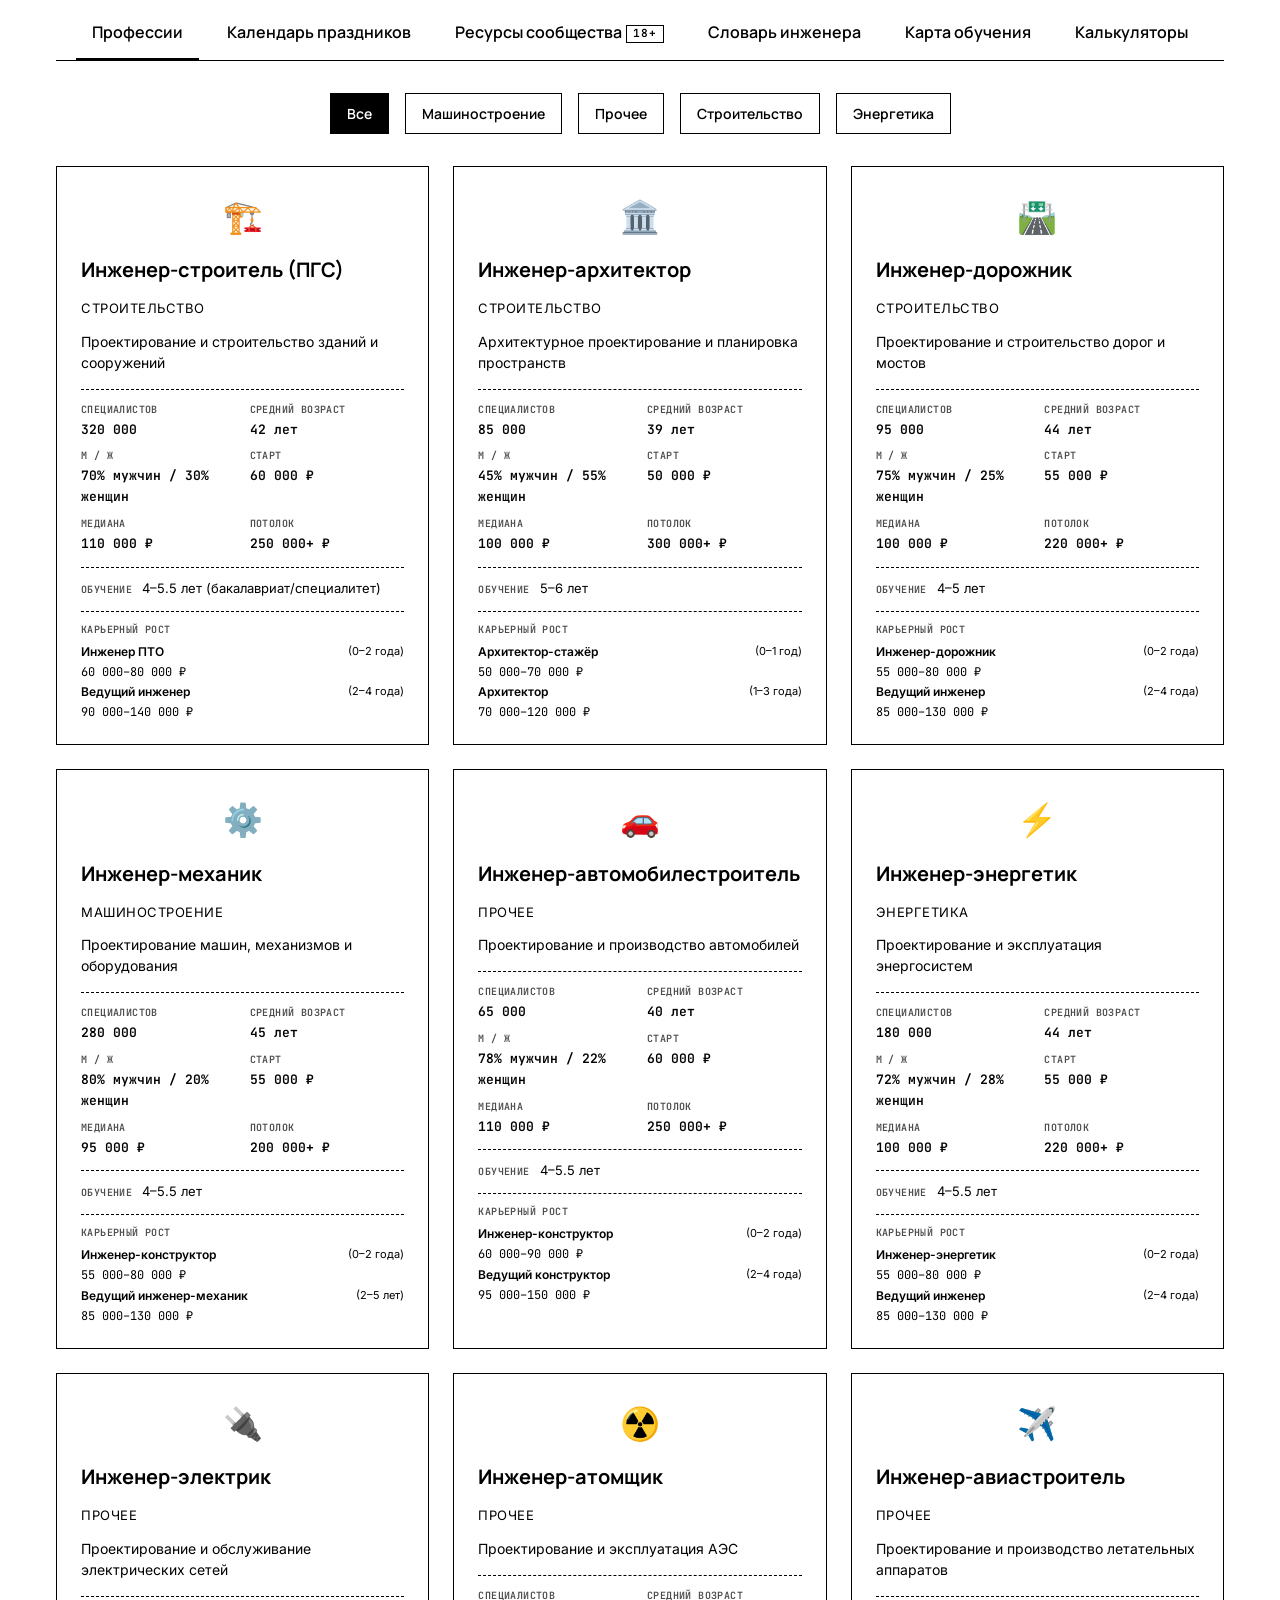
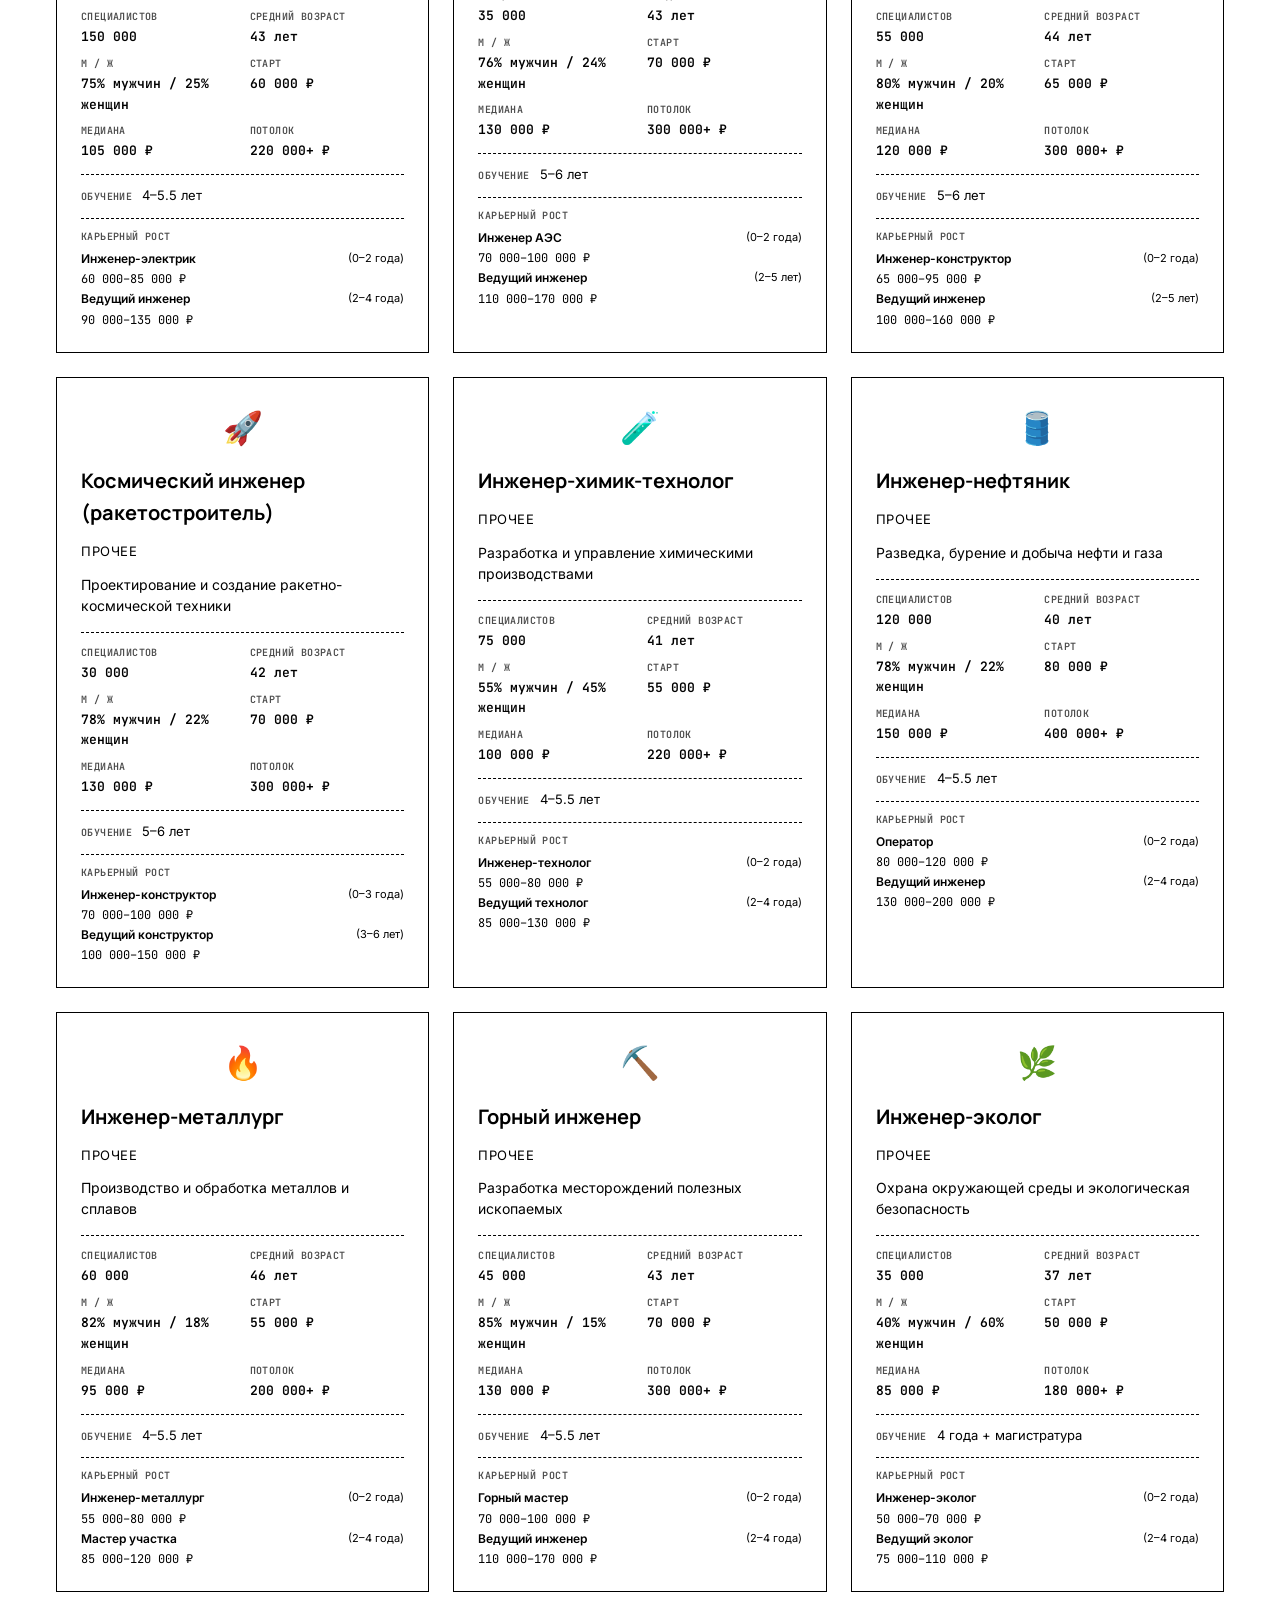
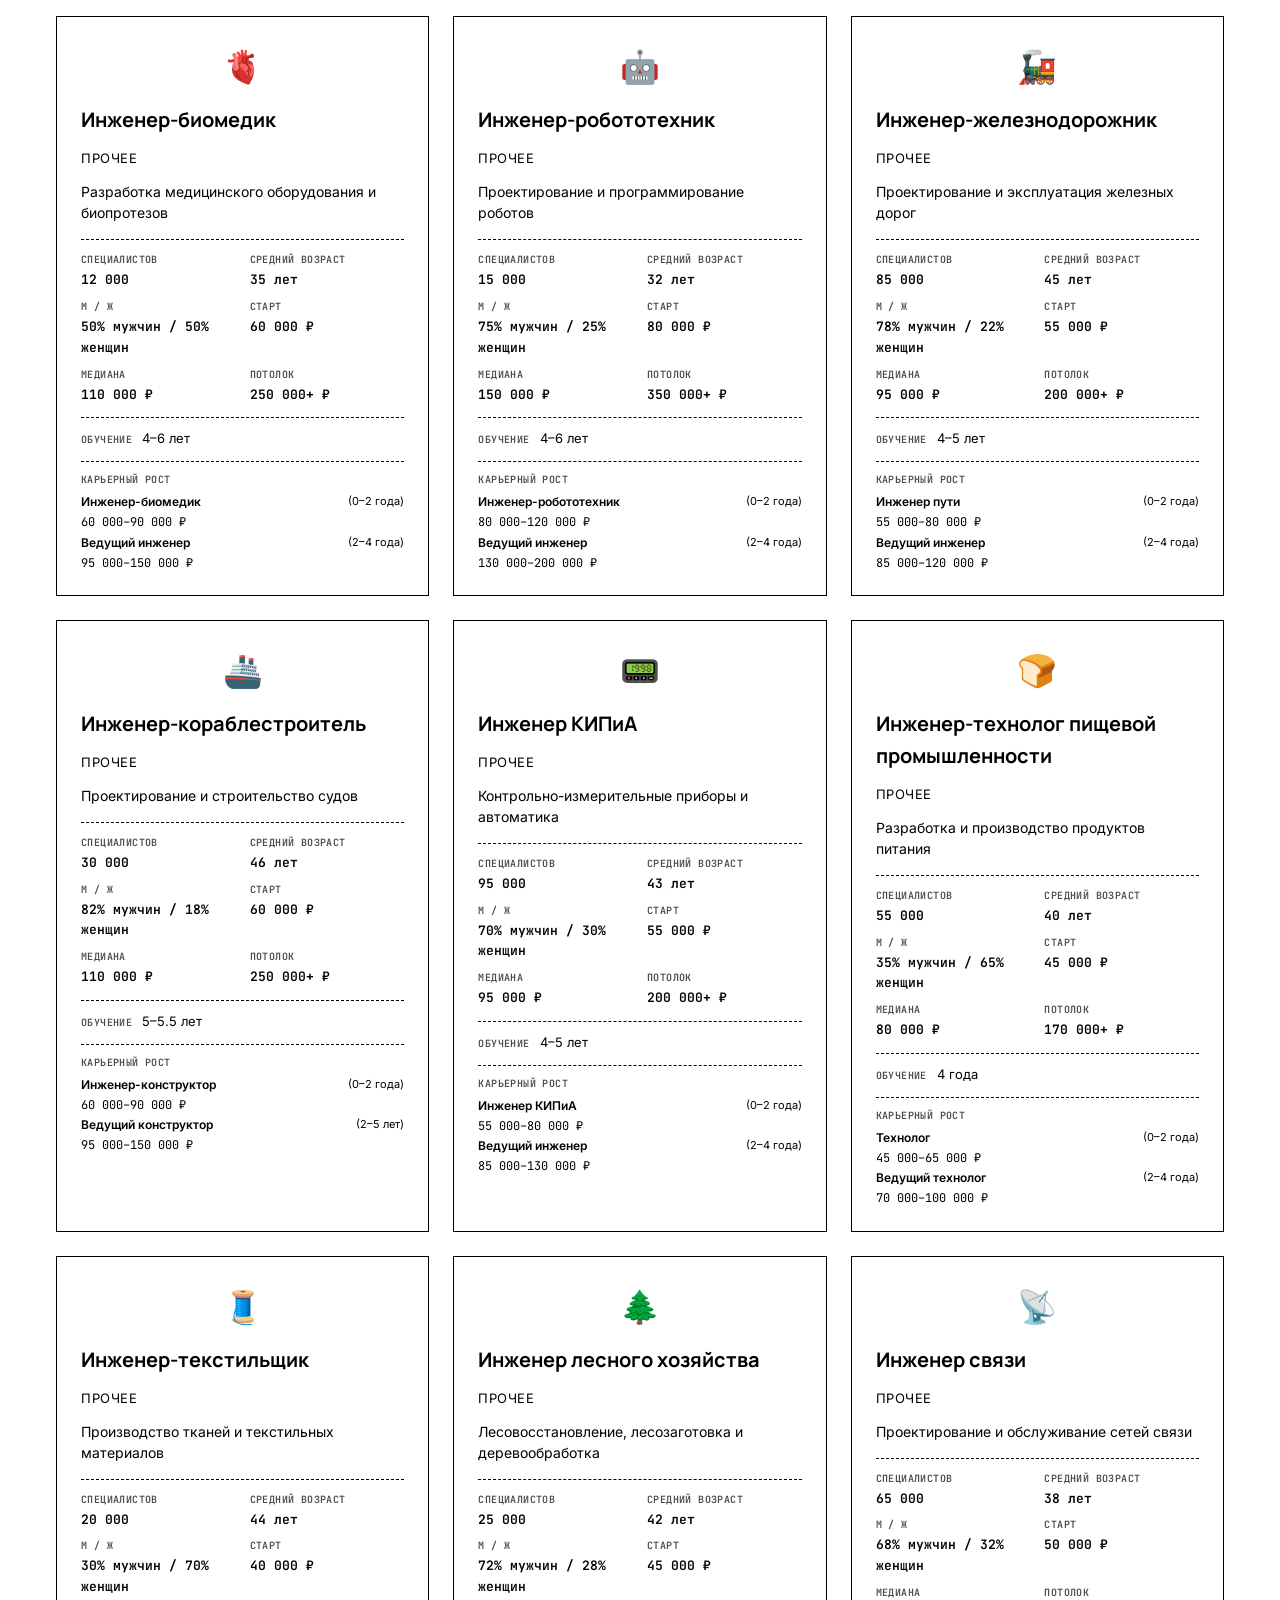
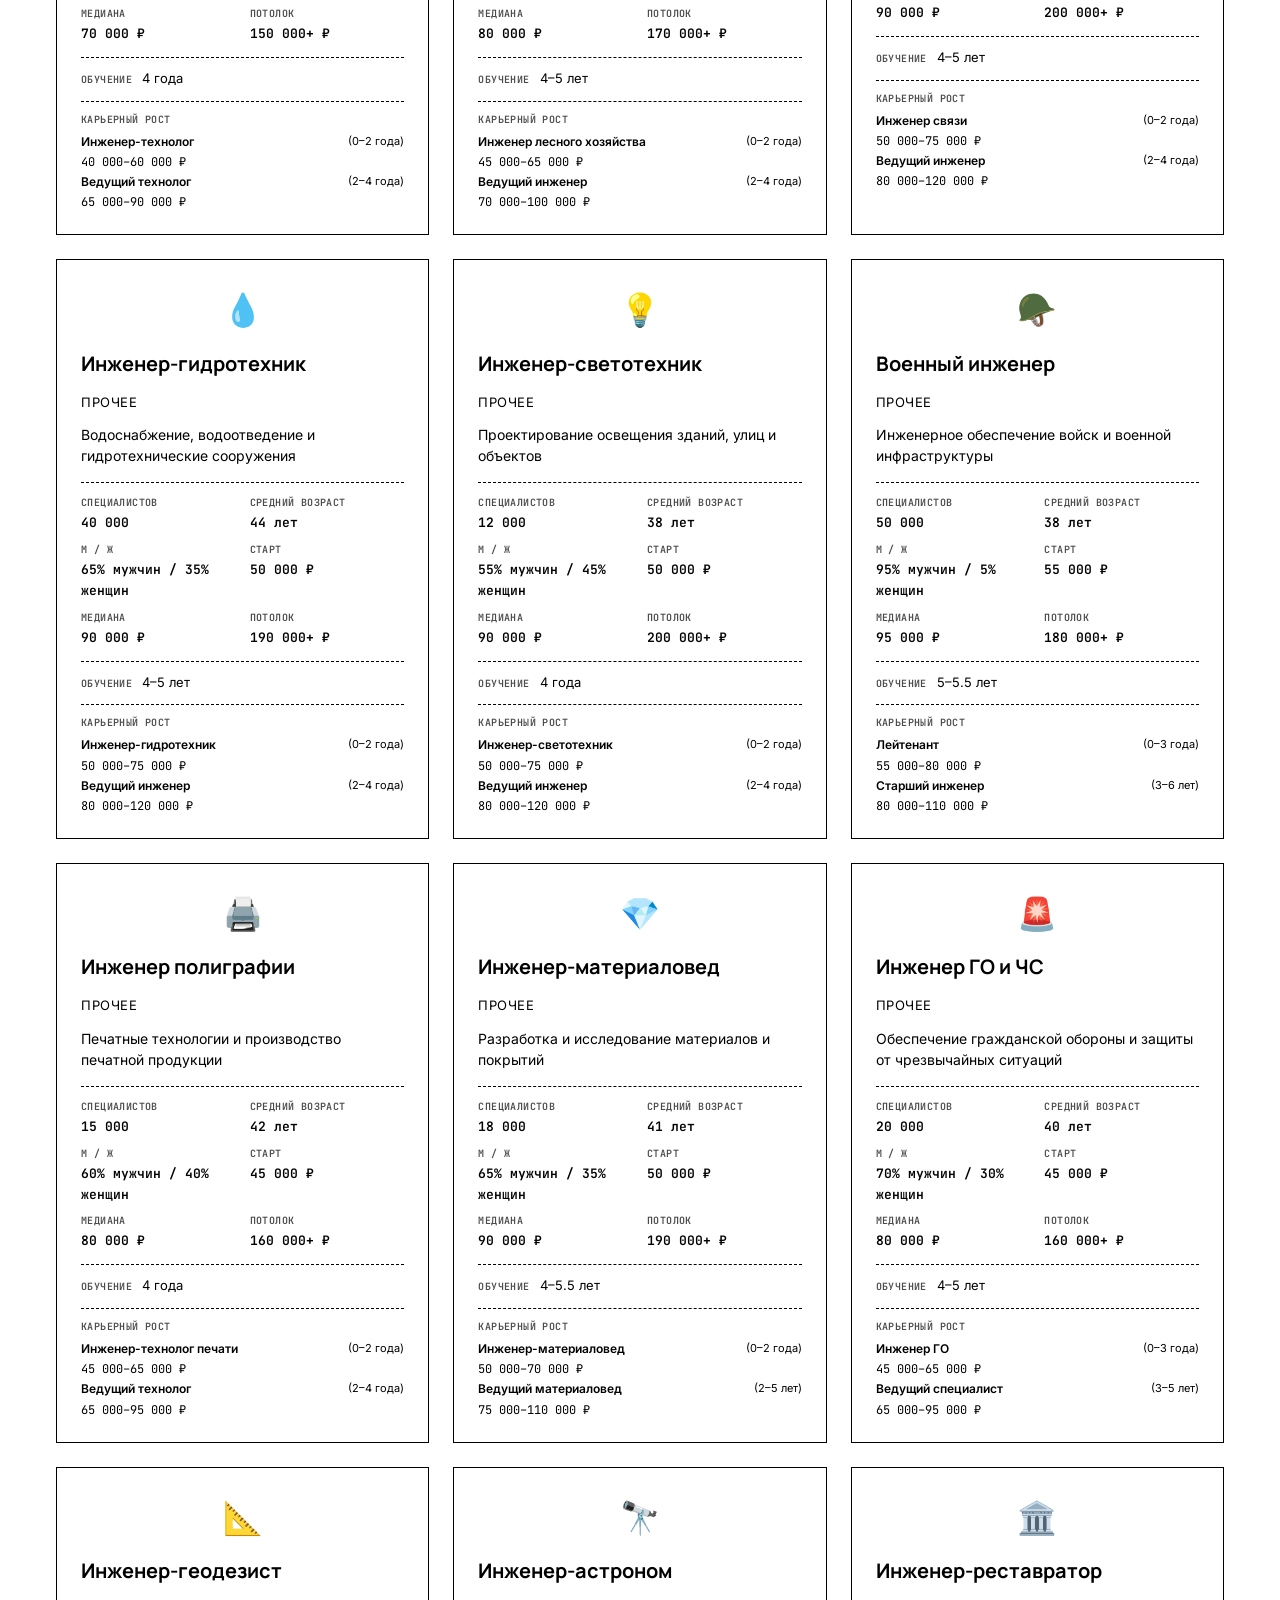
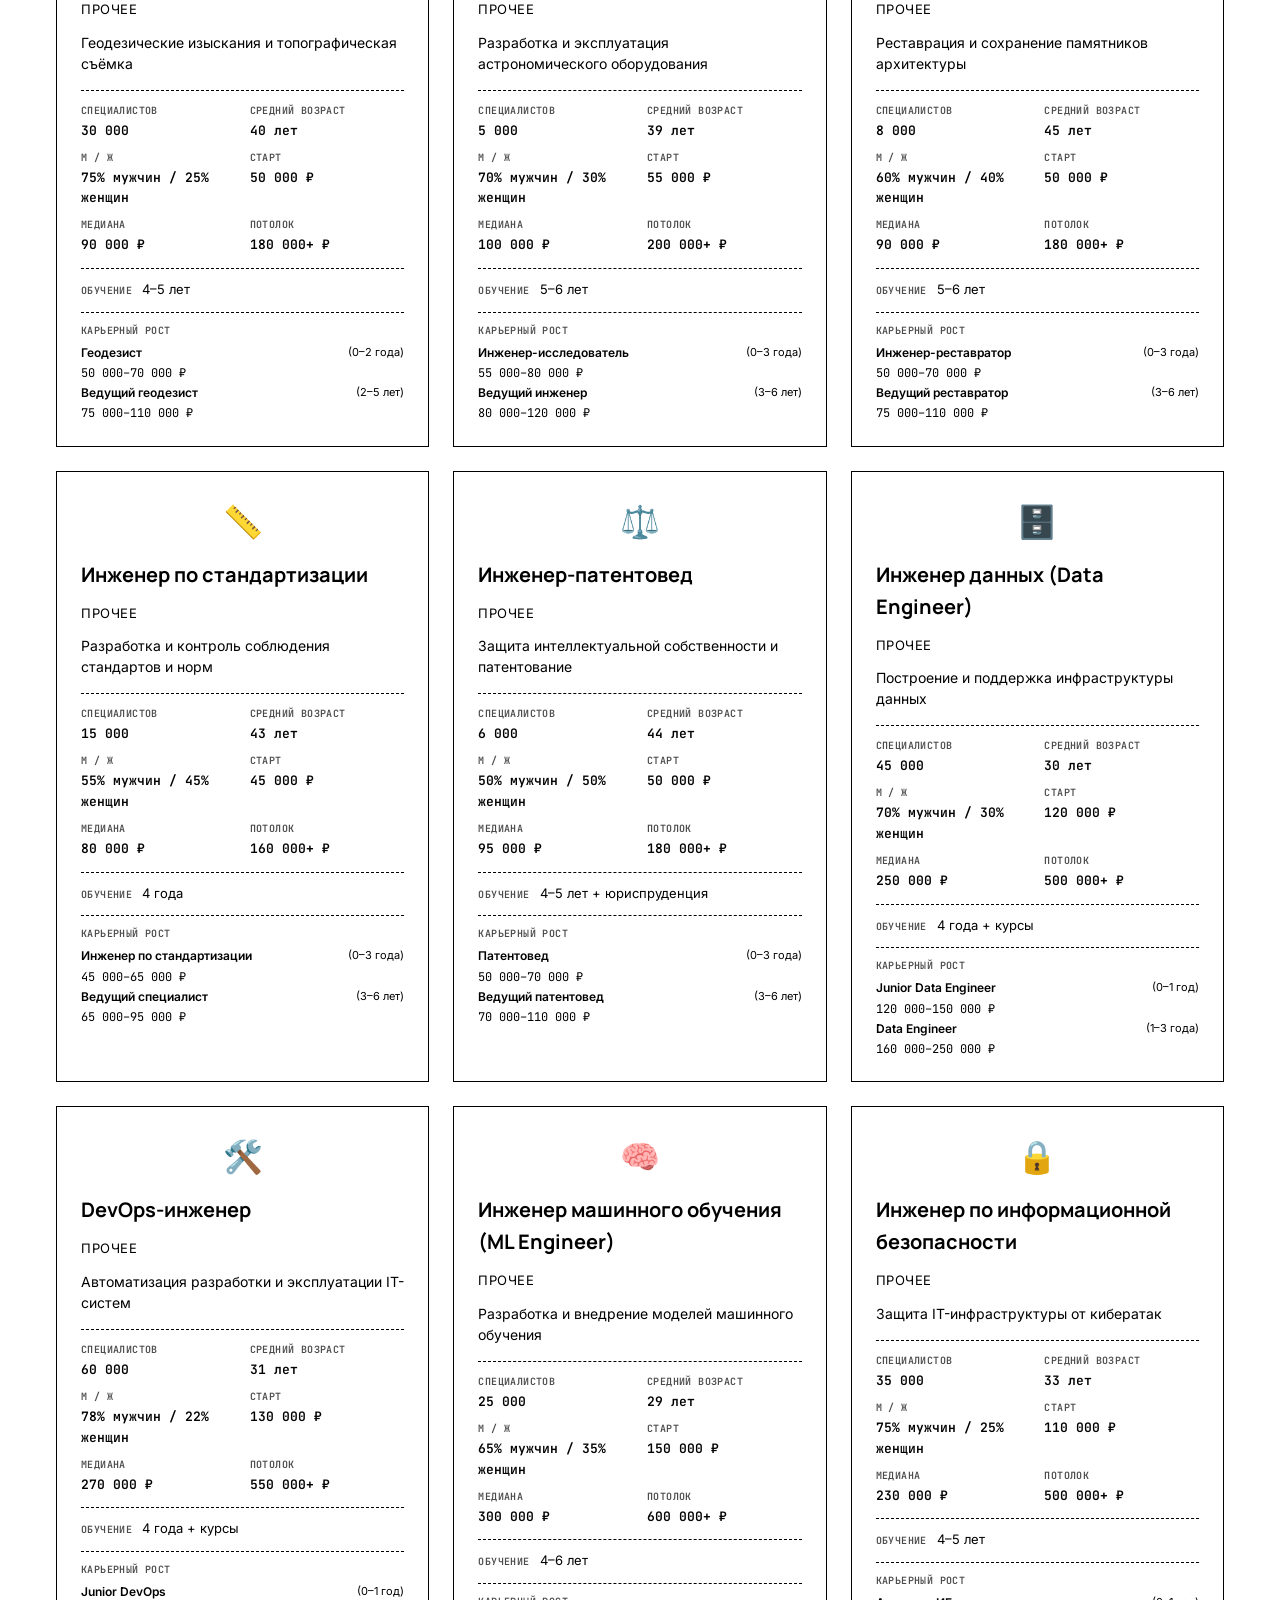
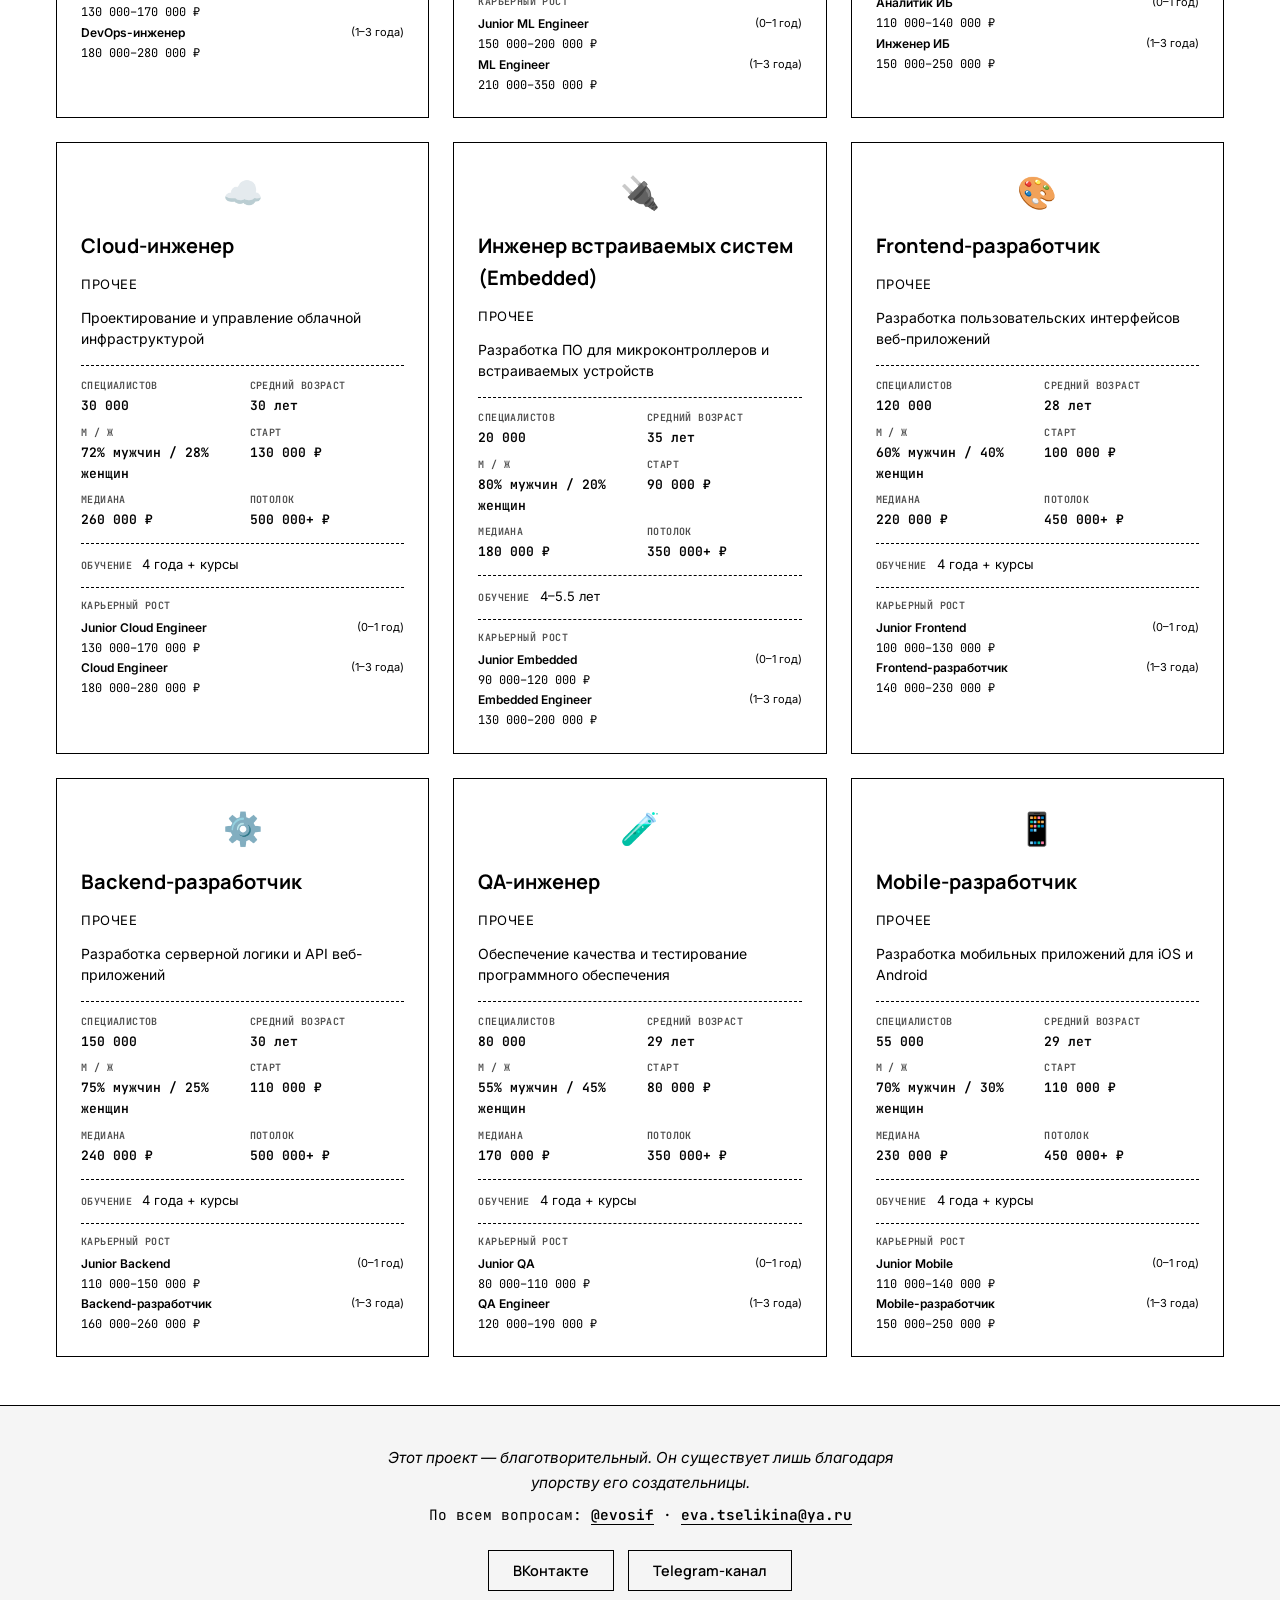
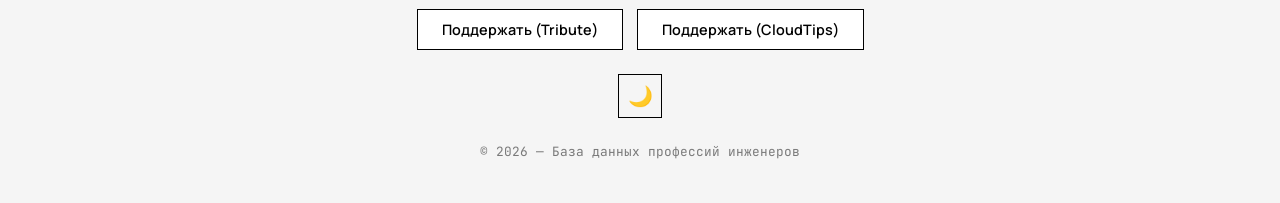
==== index.html @ 5b9c7bde "Let's go" ====
<!DOCTYPE html>
<html lang="ru">
<head>
    <meta charset="UTF-8">
    <meta name="viewport" content="width=device-width, initial-scale=1.0">
    <title>База данных профессий инженеров</title>
    <link rel="stylesheet" href="style.css">
</head>
<body>
    <div class="eng-calendar-root">
        <nav class="eng-tabs">
            <a href="index.html" class="eng-tab active">Профессии</a>
            <a href="calendar.html" class="eng-tab">Календарь праздников</a>
            <a href="resources.html" class="eng-tab">Ресурсы сообщества<span class="age-badge">18+</span></a>
            <a href="dictionary.html" class="eng-tab">Словарь инженера</a>
            <a href="map.html" class="eng-tab">Карта обучения</a>
            <a href="calculator.html" class="eng-tab">Калькуляторы</a>
        </nav>

        <main>
            <div class="eng-filters" id="categories"></div>
            <div class="eng-grid" id="professionsGrid"></div>
        </main>
    </div>

    <!-- Модальное окно -->
    <div class="modal-overlay" id="modalOverlay">
        <div class="modal">
            <button class="modal-close" id="modalClose">&times;</button>
            <div class="modal-content" id="modalContent"></div>
        </div>
    </div>

    <footer>
        <div class="container">
            <div class="footer-mission">
                <p class="footer-mission-text">Этот проект — благотворительный. Он существует лишь благодаря упорству его создательницы.</p>
                <p class="footer-mission-contact">По всем вопросам: <a href="https://t.me/evosif" class="footer-contact-link" target="_blank" rel="noopener noreferrer">@evosif</a> · <a href="mailto:eva.tselikina@ya.ru" class="footer-contact-link">eva.tselikina@ya.ru</a></p>
            </div>
            <div class="footer-links">
                <a href="https://vk.ru/engigirling" class="footer-btn" target="_blank" rel="noopener noreferrer">ВКонтакте</a>
                <a href="https://t.me/enjigirling" class="footer-btn" target="_blank" rel="noopener noreferrer">Telegram-канал</a>
            </div>
            <div class="footer-donations">
                <a href="https://web.tribute.tg/d/Mue" class="footer-btn footer-btn--donate" target="_blank" rel="noopener noreferrer">Поддержать (Tribute)</a>
                <a href="https://pay.cloudtips.ru/p/72472d16" class="footer-btn footer-btn--donate" target="_blank" rel="noopener noreferrer">Поддержать (CloudTips)</a>
            </div>
            <div class="footer-theme">
                <button class="theme-toggle" id="themeToggle" aria-label="Переключить тему">🌙</button>
            </div>
            <p class="footer-copy">© 2026 — База данных профессий инженеров</p>
        </div>
    </footer>

    <script src="data.js"></script>
    <script src="holiday-map.js"></script>
    <script src="script.js"></script>
    <script src="theme.js"></script>
</body>
</html>
---- style.css ----
@import url('https://fonts.googleapis.com/css2?family=Manrope:wght@400;600;700;800&family=Inter:wght@400;500;600&family=JetBrains+Mono:wght@400;600&display=swap');

/* ============================
   ENGINEER.CALENDAR — FULL CSS
   Чёрно-белая инженерная тема
   ============================ */

:root {
  --bg: #FFFFFF;
  --bg-block: #F5F5F5;
  --text-primary: #000000;
  --text-body: #000000;
  --text-secondary: #000000;
  --border: #000000;
  --btn-bg: #000000;
  --btn-text: #FFFFFF;
  --font-heading: 'Manrope', 'Segoe UI', sans-serif;
  --font-body: 'Inter', -apple-system, BlinkMacSystemFont, 'Segoe UI', Roboto, Arial, sans-serif;
  --font-mono: 'JetBrains Mono', 'Consolas', monospace;
  --radius: 0px;
  --gap: 24px;
  --container: 1200px;
  --step: 8px;
}

.theme-dark {
  --bg: #121212;
  --bg-block: #1E1E1E;
  --text-primary: #FFFFFF;
  --text-body: #E0E0E0;
  --text-secondary: #FFFFFF;
  --border: #FFFFFF;
  --btn-bg: #FFFFFF;
  --btn-text: #000000;
}

.theme-toggle {
  position: static;
  width: 44px;
  height: 44px;
  background: none;
  border: 1px solid var(--border);
  color: var(--text-primary);
  font-size: 20px;
  cursor: pointer;
  border-radius: var(--radius);
  line-height: 1;
  z-index: 10;
}

.footer-theme {
  display: flex;
  justify-content: center;
  margin: 0 0 24px;
}

* {
  margin: 0;
  padding: 0;
  box-sizing: border-box;
}

body {
  font-family: var(--font-body);
  color: var(--text-body);
  background: var(--bg);
  line-height: 1.6;
  -webkit-font-smoothing: antialiased;
  transition: background 0.2s ease, color 0.2s ease;
}

.eng-calendar-root {
  max-width: var(--container);
  margin: 0 auto;
  padding: 0 16px;
  position: relative;
}

.eng-tabs {
  display: flex;
  justify-content: center;
  gap: 12px;
  margin-bottom: 32px;
  flex-wrap: wrap;
  border-bottom: 1px solid var(--border);
  padding-top: 8px;
}

.eng-tab {
  background: none;
  border: none;
  padding: 12px 16px;
  color: var(--text-secondary);
  font-family: var(--font-heading);
  font-size: 16px;
  font-weight: 600;
  cursor: pointer;
  border-bottom: 2px solid transparent;
  text-decoration: none;
  transition: color 0.2s ease, border-color 0.2s ease;
}

.eng-tab:hover {
  color: var(--text-primary);
}

.eng-tab.active {
  color: var(--text-primary);
  border-bottom-color: var(--text-primary);
}

.age-badge {
  display: inline-block;
  padding: 0 6px;
  border: 1px solid currentColor;
  color: inherit;
  font-family: var(--font-mono);
  font-size: 0.7rem;
  font-weight: 600;
  letter-spacing: 1px;
  line-height: 1.4;
  margin-left: 4px;
  vertical-align: middle;
}

.eng-filters {
  display: flex;
  justify-content: center;
  align-items: center;
  gap: 16px;
  margin-bottom: 32px;
  flex-wrap: wrap;
}

.eng-filters select,
.eng-filters input[type="text"] {
  padding: 10px 12px;
  border: 1px solid var(--border);
  background: var(--bg);
  font-family: var(--font-body);
  font-size: 14px;
  color: var(--text-primary);
  border-radius: var(--radius);
  outline: none;
  transition: border-color 0.2s ease;
}

.eng-filters select:focus,
.eng-filters input[type="text"]:focus {
  border-color: var(--text-primary);
}

.eng-filter-btn {
  padding: 10px 16px;
  border: 1px solid var(--border);
  background: var(--bg);
  color: var(--text-primary);
  font-family: var(--font-heading);
  font-size: 14px;
  font-weight: 600;
  cursor: pointer;
  border-radius: var(--radius);
  transition: border-color 0.2s ease, background 0.2s ease;
}

.eng-filter-btn:hover {
  border-color: var(--text-primary);
}

.eng-filter-btn.active {
  background: var(--btn-bg);
  color: var(--btn-text);
  border-color: var(--btn-bg);
}

.eng-months-wrap {
  display: flex;
  justify-content: center;
  flex-wrap: wrap;
  gap: 8px;
  padding-bottom: 8px;
}

.eng-month-btn {
  flex-shrink: 0;
  padding: 10px 16px;
  border: 1px solid var(--border);
  background: var(--bg);
  color: var(--text-primary);
  font-family: var(--font-heading);
  font-size: 14px;
  font-weight: 500;
  cursor: pointer;
  border-radius: var(--radius);
  transition: border-color 0.2s ease, background 0.2s ease;
}

.eng-month-btn:hover {
  border-color: var(--text-primary);
}

.eng-month-btn.active {
  background: var(--btn-bg);
  color: var(--btn-text);
  border-color: var(--btn-bg);
}

.eng-grid {
  display: grid;
  grid-template-columns: repeat(auto-fill, minmax(300px, 1fr));
  gap: var(--gap);
}

#professionsGrid {
  grid-template-columns: repeat(auto-fit, minmax(min(300px, 100%), 1fr));
  align-items: stretch;
}

.eng-card {
  background: var(--bg);
  border: 1px solid var(--border);
  border-radius: var(--radius);
  padding: 24px;
  display: flex;
  flex-direction: column;
  gap: 12px;
  transition: transform 0.2s ease, border-color 0.2s ease;
}

#professionsGrid .eng-card {
  min-width: 0;
}

.eng-card:hover {
  transform: scale(1.02);
  border-color: var(--text-primary);
}

.eng-card--link {
  text-decoration: none;
  color: inherit;
}

.eng-card--clickable {
  cursor: pointer;
}

.eng-date {
  font-family: var(--font-mono);
  font-size: 16px;
  font-weight: 700;
  color: var(--btn-text);
  background: var(--btn-bg);
  padding: 8px;
  text-align: center;
  border-radius: var(--radius);
  letter-spacing: 1px;
}

.eng-icon {
  font-size: 2rem;
  text-align: center;
}

.eng-title {
  font-family: var(--font-heading);
  font-size: 20px;
  font-weight: 700;
  color: var(--text-primary);
  margin: 0;
  overflow-wrap: break-word;
  word-break: normal;
  hyphens: auto;
}

.eng-prof {
  font-family: var(--font-body);
  font-size: 13px;
  color: var(--text-secondary);
  text-transform: uppercase;
  letter-spacing: 0.5px;
  margin: 0;
}

.eng-salary {
  font-family: var(--font-mono);
  font-size: 15px;
  font-weight: 600;
  color: var(--text-primary);
  margin: 0;
}

.eng-desc {
  font-family: var(--font-body);
  font-size: 14px;
  line-height: 1.5;
  color: var(--text-body);
  margin: 0;
  overflow-wrap: break-word;
  word-break: normal;
}

.eng-resource-link {
  margin-top: auto;
  font-family: var(--font-heading);
  font-size: 14px;
  font-weight: 600;
  color: var(--text-primary);
  border-bottom: 1px solid var(--text-primary);
}

.eng-divider {
  border: none;
  border-top: 1px solid var(--border);
  margin: 48px 0;
}

.eng-btn {
  display: inline-block;
  background: var(--btn-bg);
  color: var(--btn-text);
  padding: 14px 24px;
  border: none;
  border-radius: var(--radius);
  font-family: var(--font-heading);
  font-size: 16px;
  font-weight: 600;
  cursor: pointer;
  text-decoration: none;
  transition: background 0.2s ease;
}

.eng-btn:hover {
  background: var(--btn-bg);
}

.eng-empty {
  text-align: center;
  padding: 64px 16px;
  color: var(--text-secondary);
  font-size: 16px;
  border: 1px dashed var(--border);
}

.eng-pagination {
  display: flex;
  justify-content: space-between;
  align-items: center;
  margin-top: 48px;
  padding-top: 24px;
  border-top: 1px solid var(--border);
}

.eng-pagination button {
  padding: 10px 20px;
  border: 1px solid var(--border);
  background: var(--bg);
  color: var(--text-primary);
  font-family: var(--font-heading);
  font-size: 14px;
  font-weight: 600;
  cursor: pointer;
  border-radius: var(--radius);
  transition: border-color 0.2s ease, background 0.2s ease;
}

.eng-pagination button:hover {
  border-color: var(--text-primary);
  background: var(--bg-block);
}

.eng-pagination button:disabled {
  opacity: 0.3;
  cursor: default;
}

.eng-pagination span {
  font-family: var(--font-mono);
  font-size: 14px;
  color: var(--text-secondary);
}

/* ==== Модальное окно ==== */
.modal-overlay {
  display: none;
  position: fixed;
  top: 0; left: 0; right: 0; bottom: 0;
  background: rgba(0,0,0,0.6);
  z-index: 1000;
  overflow-y: auto;
  padding: 30px 16px;
}

.modal-overlay.active { display: block; }

.modal {
  background: var(--bg);
  max-width: 760px;
  margin: 0 auto;
  padding: 32px;
  position: relative;
  border: 1px solid var(--border);
  border-radius: var(--radius);
}

.modal-close {
  position: absolute;
  top: 12px;
  right: 16px;
  background: none;
  border: none;
  font-size: 1.8rem;
  cursor: pointer;
  color: var(--text-secondary);
  line-height: 1;
}
.modal-close:hover { color: var(--text-primary); }

.modal-header {
  display: flex;
  align-items: center;
  gap: 12px;
  margin-bottom: 24px;
  padding-bottom: 16px;
  border-bottom: 2px solid var(--text-primary);
}

.modal-header .icon { font-size: 2.5rem; }
.modal-header h2 {
  font-family: var(--font-heading);
  font-size: 1.6rem;
  color: var(--text-primary);
}

.modal-section { margin-bottom: 24px; }

.modal-section h3 {
  font-family: var(--font-heading);
  font-size: 1.1rem;
  margin-bottom: 10px;
  color: var(--text-primary);
  display: flex;
  align-items: center;
  gap: 8px;
}

.modal-section h3::before {
  content: '';
  display: inline-block;
  width: 4px;
  height: 18px;
  background: var(--text-primary);
}

.info-grid {
  display: grid;
  grid-template-columns: repeat(auto-fit, minmax(160px, 1fr));
  gap: 12px;
}

.info-item {
  background: var(--bg-block);
  padding: 12px;
  border: 1px solid var(--border);
  border-radius: var(--radius);
}

.info-item .label { font-size: 0.8rem; color: var(--text-secondary); display: block; margin-bottom: 4px; }
.info-item .value { font-family: var(--font-mono); font-size: 0.95rem; font-weight: 600; color: var(--text-primary); }

.career-list { list-style: none; border: 1px solid var(--border); border-radius: var(--radius); }

.career-list li {
  display: grid;
  grid-template-columns: 1fr 120px 130px;
  gap: 12px;
  align-items: center;
  padding: 10px 14px;
  border-bottom: 1px solid var(--border);
}
.career-list li:last-child { border-bottom: none; }
.career-list .role { font-weight: 500; }
.career-list .meta { color: var(--text-secondary); font-size: 0.85rem; text-align: center; }
.career-list .sal { font-family: var(--font-mono); font-weight: 600; text-align: right; }

.day-grid { display: grid; gap: 8px; }

.day-item {
  display: grid;
  grid-template-columns: 90px 1fr;
  gap: 12px;
  padding: 10px 14px;
  background: var(--bg-block);
  border: 1px solid var(--border);
  border-radius: var(--radius);
}
.day-item .time { font-family: var(--font-mono); font-weight: 600; }
.day-item .desc { color: var(--text-body); font-size: 0.95rem; }

.two-col { display: grid; grid-template-columns: 1fr 1fr; gap: 12px; }
.two-col .col { padding: 16px; border: 1px solid var(--border); border-radius: var(--radius); }
.two-col .col.easy { background: var(--bg-block); border-left: 4px solid var(--text-primary); }
.two-col .col.hard { background: var(--bg-block); border-left: 4px solid var(--text-secondary); }
.two-col .col h4 { font-family: var(--font-heading); font-size: 0.95rem; margin-bottom: 6px; }
.two-col .col p { font-size: 0.9rem; color: var(--text-body); }

.tag-list { display: flex; flex-wrap: wrap; gap: 6px; }
.tag {
  background: var(--bg-block);
  padding: 5px 12px;
  font-family: var(--font-mono);
  font-size: 0.8rem;
  border: 1px solid var(--border);
  border-radius: var(--radius);
  color: var(--text-body);
}

/* ==== Подвал ==== */
footer {
  background: var(--bg-block);
  color: var(--text-secondary);
  text-align: center;
  padding: 40px 0;
  border-top: 1px solid var(--border);
  margin-top: 48px;
}

.footer-mission { max-width: 560px; margin: 0 auto 24px; padding: 0 10px; }

.footer-mission-text {
  font-family: var(--font-body);
  font-size: 0.95rem;
  line-height: 1.6;
  color: var(--text-body);
  margin-bottom: 8px;
  font-style: italic;
}

.footer-mission-contact { font-family: var(--font-mono); font-size: 0.9rem; color: var(--text-secondary); }

.footer-contact-link {
  color: var(--text-primary);
  text-decoration: none;
  font-weight: 600;
  border-bottom: 1px solid var(--border);
  transition: all 0.2s;
}
.footer-contact-link:hover { border-bottom-color: var(--text-primary); }

.footer-links,
.footer-donations {
  display: flex;
  justify-content: center;
  gap: 14px;
  margin-bottom: 18px;
  flex-wrap: wrap;
}
.footer-donations { margin-bottom: 24px; }

.footer-btn {
  padding: 8px 24px;
  background: transparent;
  color: var(--text-primary);
  text-decoration: none;
  font-family: var(--font-heading);
  font-weight: 600;
  font-size: 0.9rem;
  border: 1px solid var(--border);
  border-radius: var(--radius);
  transition: all 0.2s;
}
.footer-btn:hover { background: var(--btn-bg); color: var(--btn-text); border-color: var(--btn-bg); }
.footer-btn--donate { border-color: var(--border); background: var(--bg); }

.footer-copy { font-family: var(--font-mono); font-size: 0.8rem; opacity: 0.5; }

/* ============================================
   ИНТЕРАКТИВНАЯ КАРТА ОБУЧЕНИЯ
   ============================================ */
.map-intro {
  text-align: center;
  margin-bottom: 32px;
}

.map-title {
  font-family: var(--font-heading);
  font-size: 28px;
  font-weight: 800;
  color: var(--text-primary);
  margin-bottom: 8px;
}

.map-subtitle {
  font-family: var(--font-body);
  font-size: 15px;
  color: var(--text-body);
  max-width: 640px;
  margin: 0 auto;
}

.map-layout {
  display: grid;
  grid-template-columns: 1.6fr 1fr;
  gap: 32px;
  align-items: start;
}

.map-canvas {
  border: 1px solid var(--border);
  padding: 16px;
  background: var(--bg);
}

.eng-map-svg {
  width: 100%;
  height: auto;
  display: block;
}

.eng-district {
  fill: var(--bg-block);
  stroke: var(--border);
  stroke-width: 1.5;
  cursor: pointer;
  transition: fill 0.2s ease;
}

.eng-district--ready {
  pointer-events: auto;
}

.eng-district:hover,
.eng-district.hover {
  fill: #D9D9D9;
}

.eng-district.active {
  fill: var(--btn-bg);
  stroke-width: 2.5;
}

.eng-marker {
  fill: var(--btn-bg);
  stroke: var(--bg);
  stroke-width: 2;
  cursor: pointer;
  pointer-events: all;
}

.eng-marker.active {
  fill: var(--btn-bg);
  stroke: var(--bg);
  stroke-width: 2;
}

.eng-district-label {
  font-family: var(--font-mono);
  font-size: 13px;
  font-weight: 600;
  fill: var(--text-primary);
  text-anchor: middle;
  pointer-events: none;
  user-select: none;
}

.map-sidebar {
  border: 1px solid var(--border);
  padding: 20px;
  background: var(--bg);
}

.map-reset {
  width: 100%;
  margin-bottom: 20px;
  text-align: center;
}

.map-toggle {
  display: flex;
  gap: 8px;
  margin-bottom: 20px;
  flex-wrap: wrap;
}

.map-toggle .eng-filter-btn {
  flex: 1;
  min-width: 130px;
}

.map-explain {
  border: 1px solid var(--border);
  background: var(--bg-block);
  padding: 14px;
  margin-bottom: 20px;
}

.map-explain-title {
  font-family: var(--font-heading);
  font-size: 14px;
  font-weight: 700;
  color: var(--text-primary);
  margin-bottom: 6px;
}

.map-explain p {
  font-family: var(--font-body);
  font-size: 13px;
  line-height: 1.55;
  color: var(--text-body);
  margin-bottom: 6px;
}
.map-explain p:last-child { margin-bottom: 0; }

.map-panel-head {
  display: flex;
  align-items: baseline;
  justify-content: space-between;
  gap: 8px;
  margin-bottom: 16px;
  padding-bottom: 12px;
  border-bottom: 2px solid var(--text-primary);
  flex-wrap: wrap;
}

.map-count {
  font-family: var(--font-mono);
  font-size: 13px;
  color: var(--text-secondary);
}

.map-uni-list {
  display: flex;
  flex-direction: column;
  gap: 16px;
}

.map-uni-card {
  border: 1px solid var(--border);
  padding: 14px;
  background: var(--bg-block);
}

.map-uni-name {
  font-family: var(--font-heading);
  font-size: 16px;
  font-weight: 700;
  color: var(--text-primary);
  margin-bottom: 2px;
}

.map-uni-city {
  font-family: var(--font-body);
  font-size: 13px;
  color: var(--text-secondary);
  margin-bottom: 6px;
}

.map-uni-kind {
  font-family: var(--font-mono);
  font-size: 11px;
  text-transform: uppercase;
  letter-spacing: 0.5px;
}

.map-uni-profile {
  display: inline-block;
  font-family: var(--font-mono);
  font-size: 11px;
  font-weight: 600;
  letter-spacing: 0.5px;
  text-transform: uppercase;
  border: 1px solid var(--border);
  padding: 2px 8px;
  color: var(--text-primary);
  margin-bottom: 8px;
}

.map-uni-focus {
  font-family: var(--font-body);
  font-size: 14px;
  color: var(--text-body);
  margin-bottom: 10px;
}

.map-detail-list {
  border-top: 1px solid var(--border);
}

.map-detail {
  display: grid;
  grid-template-columns: 130px 1fr;
  gap: 10px;
  padding: 8px 0;
  border-bottom: 1px dashed var(--border);
}
.map-detail:last-child { border-bottom: none; }

.map-detail-label {
  font-family: var(--font-mono);
  font-size: 12px;
  font-weight: 600;
  color: var(--text-secondary);
  text-transform: uppercase;
  letter-spacing: 0.3px;
}

.map-detail-value {
  font-family: var(--font-body);
  font-size: 13px;
  line-height: 1.45;
  color: var(--text-body);
}

.map-detail-value.ok {
  font-weight: 600;
}

.map-placeholder {
  text-align: center;
  padding: 32px 8px;
  border: 1px dashed var(--border);
}

.map-placeholder-title {
  font-family: var(--font-heading);
  font-size: 17px;
  font-weight: 700;
  color: var(--text-primary);
  margin-bottom: 8px;
}

.map-placeholder-text {
  font-family: var(--font-body);
  font-size: 14px;
  color: var(--text-body);
}

/* ============================================
   КАЛЬКУЛЯТОР
   ============================================ */
.calc-section {
  margin-top: 16px;
}

.calc-heading {
  font-family: var(--font-heading);
  font-size: 24px;
  font-weight: 800;
  color: var(--text-primary);
  text-align: center;
  margin-bottom: 8px;
}

.calc-subtitle {
  font-family: var(--font-body);
  font-size: 15px;
  color: var(--text-body);
  text-align: center;
  margin-bottom: 24px;
}

.calc-layout {
  max-width: 640px;
  margin: 0 auto;
  border: 1px solid var(--border);
  padding: 24px;
  background: var(--bg);
}

.calc-controls {
  display: flex;
  flex-direction: column;
  gap: 20px;
}

.calc-field {
  display: flex;
  flex-direction: column;
  gap: 8px;
}

.calc-field label {
  font-family: var(--font-mono);
  font-size: 13px;
  font-weight: 600;
  text-transform: uppercase;
  letter-spacing: 0.5px;
  color: var(--text-secondary);
}

.calc-field select {
  padding: 12px;
  border: 1px solid var(--border);
  background: var(--bg);
  font-family: var(--font-body);
  font-size: 15px;
  color: var(--text-primary);
  border-radius: var(--radius);
  outline: none;
}

.calc-field select:focus {
  border-color: var(--text-primary);
}

.calc-result {
  margin-top: 8px;
  padding: 20px;
  background: var(--btn-bg);
  text-align: center;
}

.calc-result-label {
  font-family: var(--font-mono);
  font-size: 12px;
  font-weight: 600;
  text-transform: uppercase;
  letter-spacing: 1px;
  color: var(--btn-text);
  opacity: 0.8;
  margin-bottom: 8px;
}

.calc-result-value {
  font-family: var(--font-heading);
  font-size: 32px;
  font-weight: 800;
  color: var(--btn-text);
  line-height: 1.1;
  margin-bottom: 8px;
}

.calc-result-hint {
  font-family: var(--font-body);
  font-size: 14px;
  line-height: 1.5;
  color: var(--btn-text);
  opacity: 0.9;
}

/* ============================================
   ЛЬГОТЫ И ОЛИМПИАДЫ
   ============================================ */
.benefits-section {
  margin-top: 16px;
}

.benefits-heading {
  font-family: var(--font-heading);
  font-size: 24px;
  font-weight: 800;
  color: var(--text-primary);
  text-align: center;
  margin-bottom: 24px;
}

.benefits-grid {
  display: grid;
  grid-template-columns: repeat(auto-fill, minmax(300px, 1fr));
  gap: var(--gap);
}

.benefit-card {
  background: var(--bg);
  border: 1px solid var(--border);
  border-radius: var(--radius);
  padding: 20px;
}

.benefit-title {
  font-family: var(--font-heading);
  font-size: 17px;
  font-weight: 700;
  color: var(--text-primary);
  margin-bottom: 10px;
}

.benefit-card p {
  font-family: var(--font-body);
  font-size: 14px;
  line-height: 1.55;
  color: var(--text-body);
}

.benefits-note {
  margin-top: 24px;
  padding: 14px;
  border: 1px dashed var(--border);
  font-family: var(--font-body);
  font-size: 13px;
  line-height: 1.5;
  color: var(--text-body);
}

/* ============================================
   ДОПОЛНИТЕЛЬНЫЕ ДАННЫЕ В КАРТОЧКЕ ПРОФЕССИИ
   ============================================ */
.eng-card-info {
  display: grid;
  grid-template-columns: 1fr 1fr;
  gap: 8px 14px;
  padding-top: 12px;
  margin-top: 4px;
  border-top: 1px dashed var(--border);
}

.eng-card-info > div {
  display: flex;
  flex-direction: column;
  gap: 2px;
  min-width: 0;
}

.eng-card-info > div span {
  font-family: var(--font-mono);
  font-size: 10px;
  font-weight: 600;
  letter-spacing: 0.4px;
  text-transform: uppercase;
  color: var(--text-secondary);
  opacity: 0.7;
}

.eng-card-info > div b {
  font-family: var(--font-mono);
  font-size: 13px;
  font-weight: 600;
  color: var(--text-primary);
  overflow-wrap: break-word;
}

.eng-card-edu {
  font-family: var(--font-body);
  font-size: 13px;
  color: var(--text-body);
  margin: 0;
  padding-top: 10px;
  border-top: 1px dashed var(--border);
}

.eng-card-edu span {
  font-family: var(--font-mono);
  font-size: 10px;
  font-weight: 600;
  letter-spacing: 0.4px;
  text-transform: uppercase;
  color: var(--text-secondary);
  opacity: 0.7;
  margin-right: 6px;
}

.eng-card-growth {
  padding-top: 10px;
  border-top: 1px dashed var(--border);
}

.eng-card-growth-title {
  font-family: var(--font-mono);
  font-size: 10px;
  font-weight: 600;
  letter-spacing: 0.4px;
  text-transform: uppercase;
  color: var(--text-secondary);
  opacity: 0.7;
  margin: 0 0 6px;
}

.eng-card-growth ul {
  list-style: none;
  padding: 0;
  margin: 0;
  display: flex;
  flex-direction: column;
  gap: 4px;
}

.eng-card-growth li {
  display: grid;
  grid-template-columns: 1fr auto;
  gap: 4px 8px;
  font-size: 12px;
  line-height: 1.35;
}

.eng-card-growth li b {
  font-weight: 600;
  color: var(--text-primary);
}

.eng-card-growth li span {
  color: var(--text-secondary);
  font-size: 11px;
}

.eng-card-growth li i {
  grid-column: 1 / -1;
  font-style: normal;
  font-family: var(--font-mono);
  font-size: 12px;
  color: var(--text-primary);
}

/* ==== Стили содержимого модалки ==== */
.modal-body h3 {
  font-family: var(--font-heading);
  font-size: 15px;
  font-weight: 700;
  color: var(--text-primary);
  margin: 20px 0 8px;
  padding-left: 10px;
  border-left: 3px solid var(--text-primary);
}

.modal-body h3:first-child {
  margin-top: 0;
}

.modal-body p {
  font-family: var(--font-body);
  font-size: 14px;
  line-height: 1.55;
  color: var(--text-body);
  margin: 0 0 6px;
  overflow-wrap: break-word;
}

.modal-body ul {
  list-style: none;
  padding: 0;
  margin: 0 0 10px;
  border: 1px solid var(--border);
}

.modal-body ul li {
  padding: 8px 12px;
  font-size: 13px;
  line-height: 1.5;
  border-bottom: 1px solid var(--border);
  overflow-wrap: break-word;
}

.modal-body ul li:last-child {
  border-bottom: none;
}

.modal-regions {
  display: grid;
  grid-template-columns: 1fr 1fr;
}

.modal-regions li {
  display: flex;
  justify-content: space-between;
  gap: 8px;
}

.modal-regions li span {
  font-family: var(--font-mono);
  font-size: 11px;
  letter-spacing: 0.4px;
  text-transform: uppercase;
  color: var(--text-secondary);
  opacity: 0.75;
}

.modal-regions li b {
  font-family: var(--font-mono);
  font-size: 12px;
  font-weight: 600;
  color: var(--text-primary);
}

@media (max-width: 900px) {
  .map-layout {
    grid-template-columns: 1fr;
  }
}

@media (max-width: 768px) {
  #professionsGrid {
    gap: 16px;
  }

  #professionsGrid .eng-card {
    padding: 16px;
    gap: 10px;
  }

  #professionsGrid .eng-title {
    font-size: 18px;
  }

  .map-title { font-size: 22px; }
  .map-sidebar { padding: 16px; }
  .map-detail { grid-template-columns: 1fr; gap: 2px; }
  .benefits-heading { font-size: 20px; }
  .calc-heading { font-size: 20px; }
  .calc-result-value { font-size: 26px; }
  .calc-layout { padding: 16px; }

  .theme-toggle {
    position: static;
  }

  .modal-regions {
    grid-template-columns: 1fr;
  }
}

@media (max-width: 600px) {
  .eng-card-info {
    grid-template-columns: 1fr 1fr;
  }
}

/* ==== Анимация появления ==== */
@keyframes eng-fade-in {
  from {
    opacity: 0;
    transform: translateY(8px);
  }
  to {
    opacity: 1;
    transform: translateY(0);
  }
}

.eng-card {
  animation: eng-fade-in 0.3s ease;
}
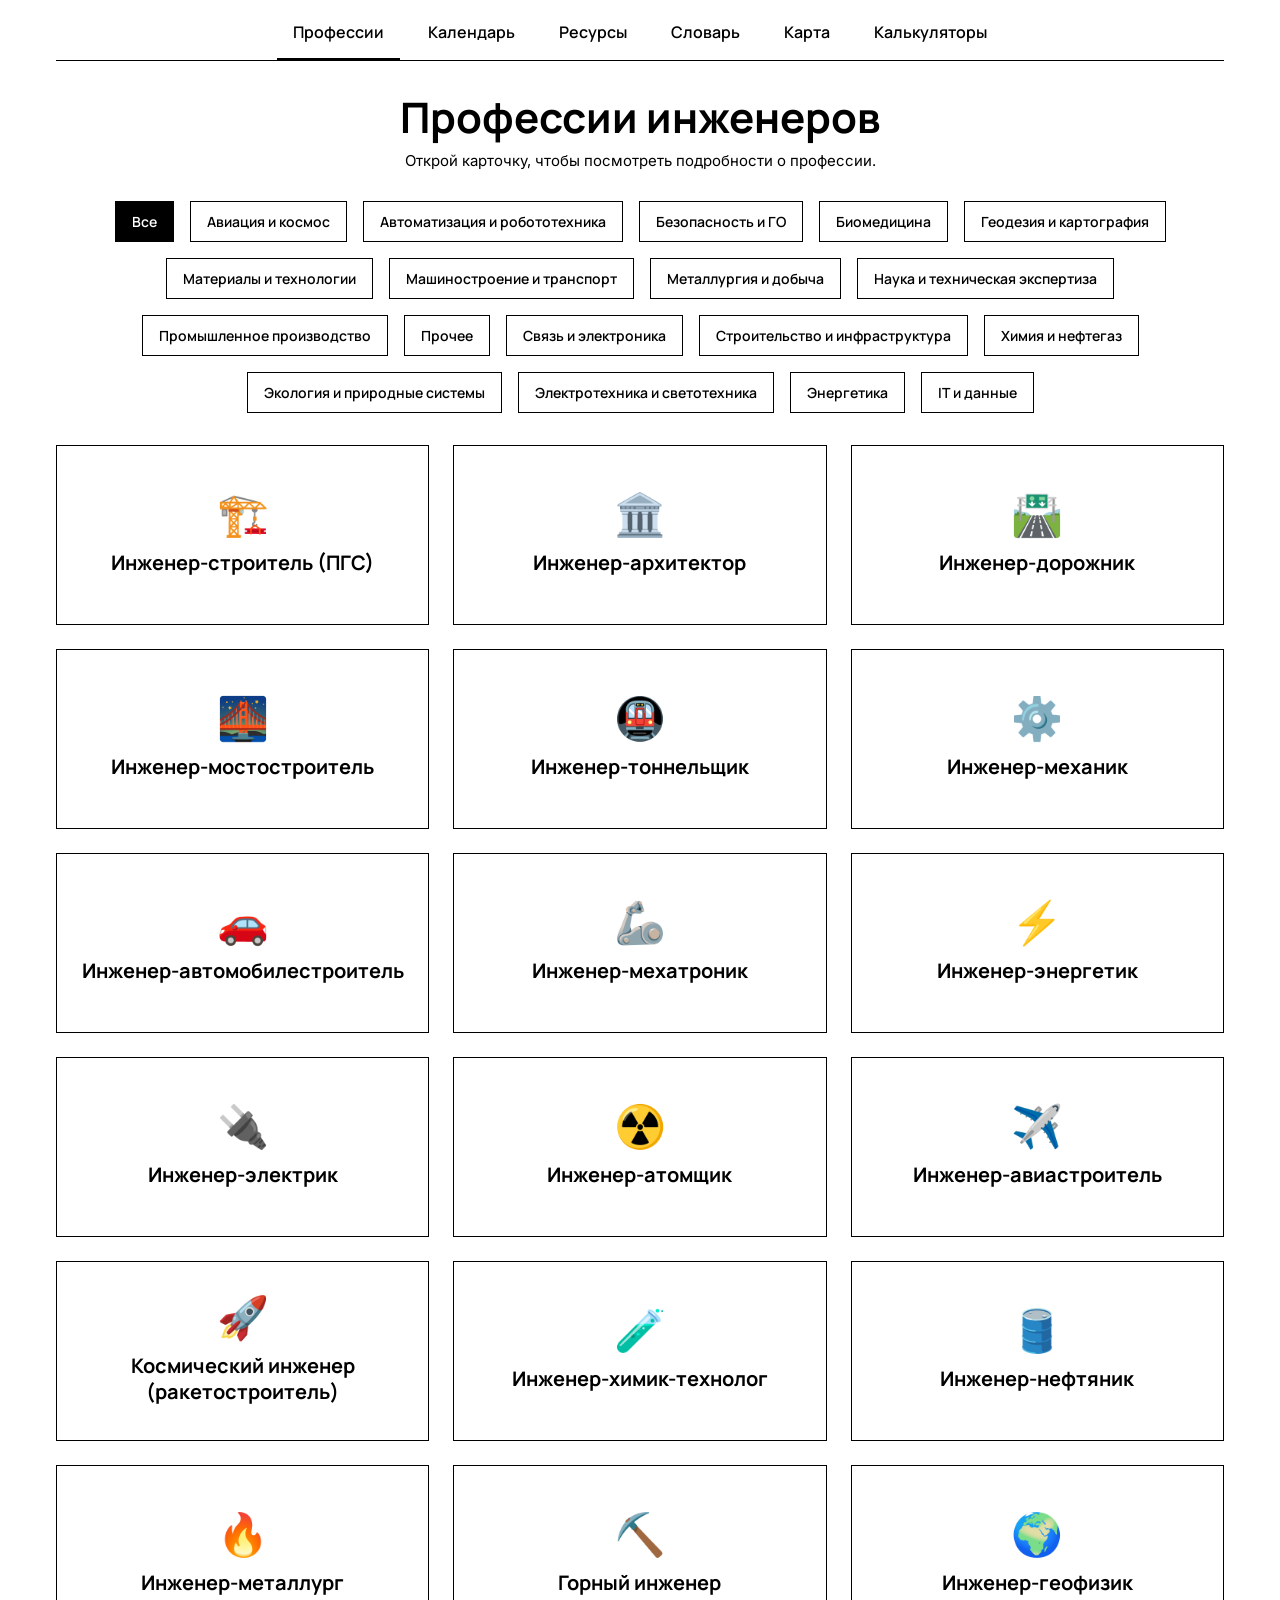
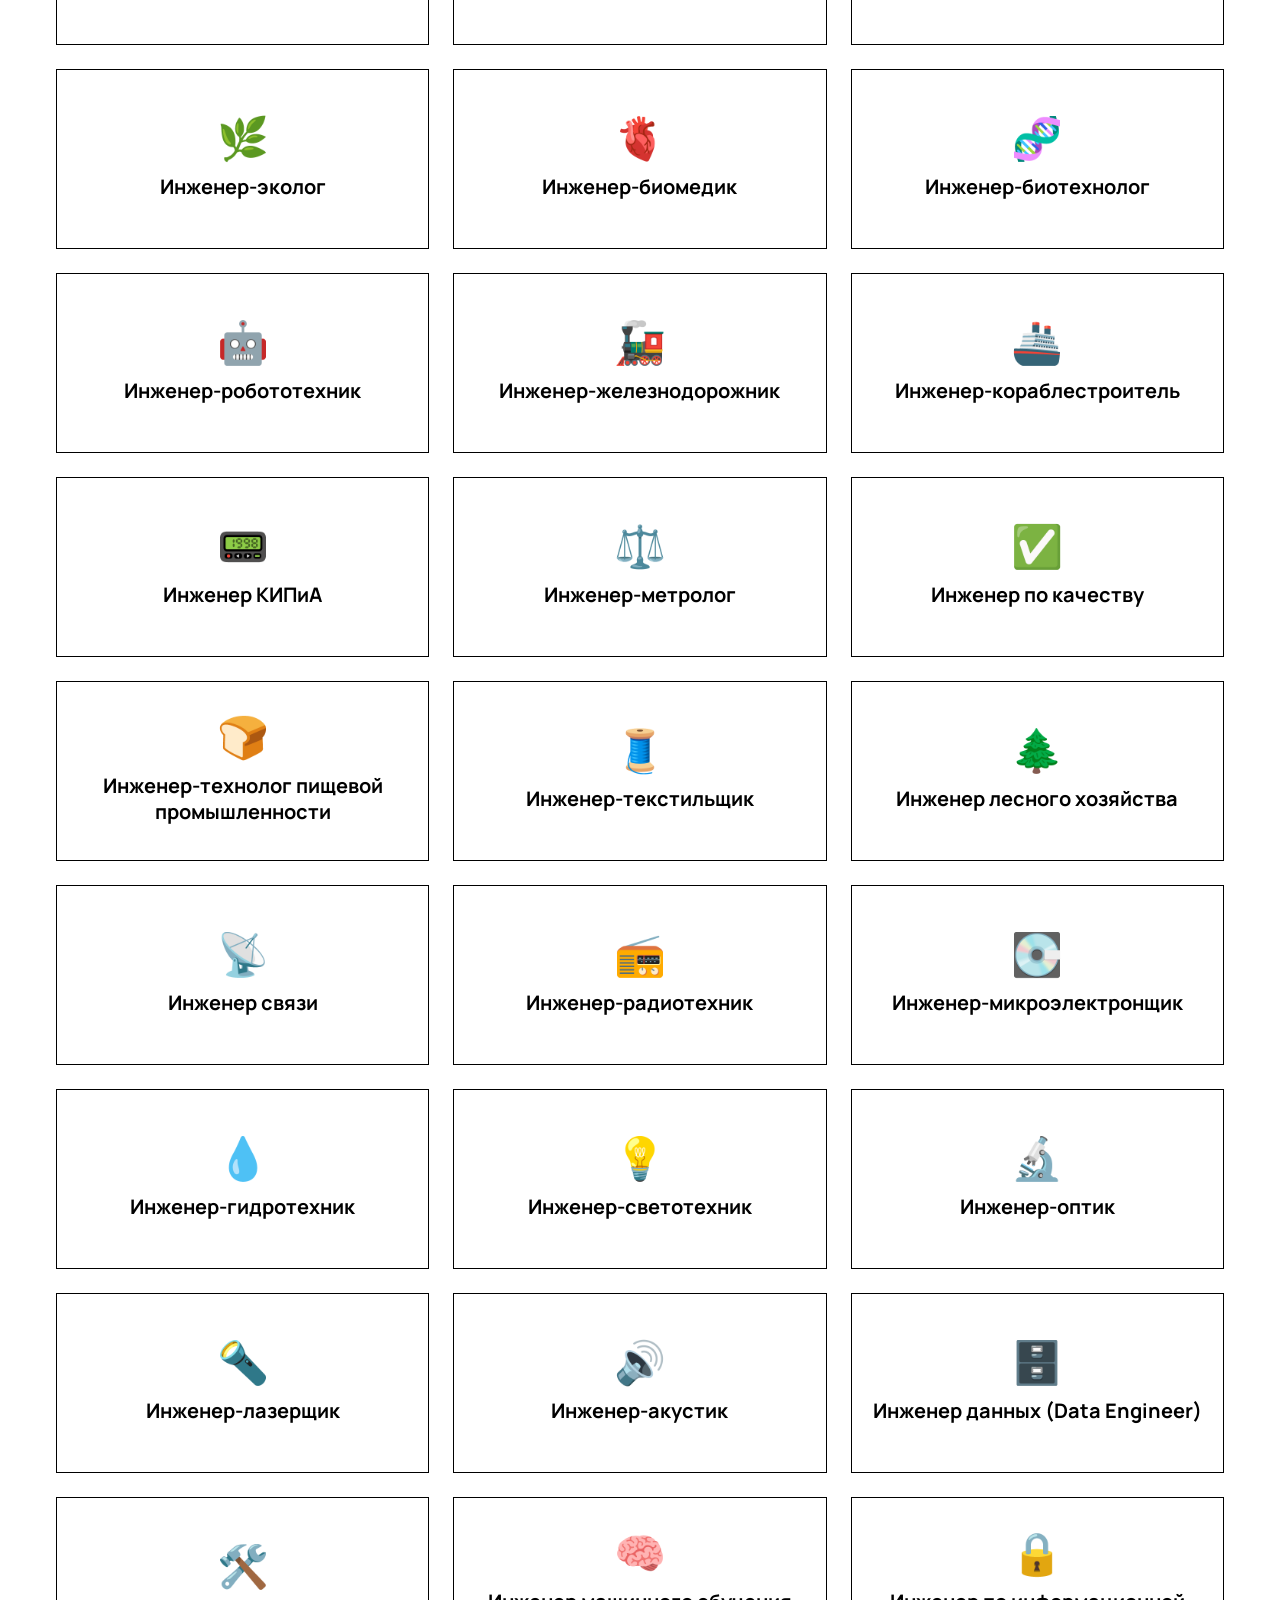
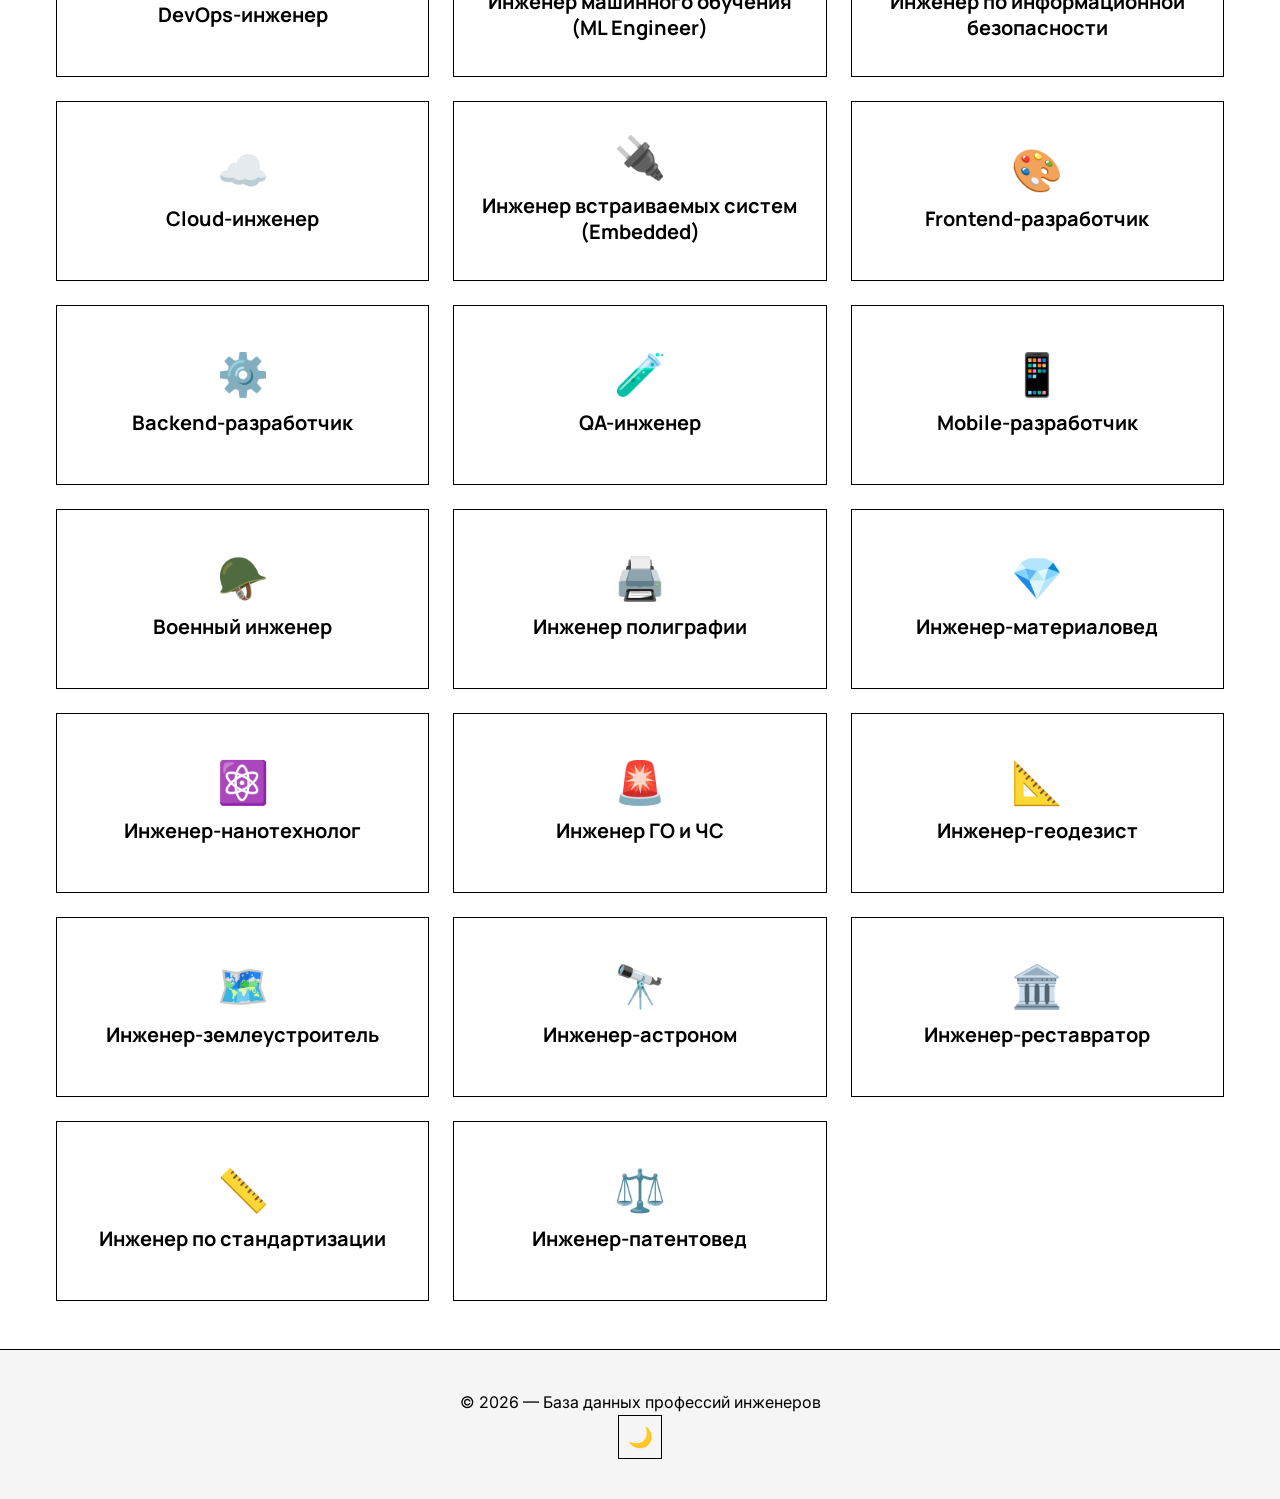
==== commit 57c05523: "fix4fix" ====
--- a/index.html
+++ b/index.html
@@ -1,60 +1,45 @@
 <!DOCTYPE html>
 <html lang="ru">
 <head>
-    <meta charset="UTF-8">
-    <meta name="viewport" content="width=device-width, initial-scale=1.0">
-    <title>База данных профессий инженеров</title>
-    <link rel="stylesheet" href="style.css">
+<meta charset="UTF-8">
+<meta name="viewport" content="width=device-width, initial-scale=1.0">
+<meta name="description" content="База данных инженерных профессий: обязанности, образование, зарплаты, карьерный путь и типичный рабочий день.">
+<title>Профессии инженеров</title>
+<link rel="stylesheet" href="style.css">
 </head>
 <body>
-    <div class="eng-calendar-root">
-        <nav class="eng-tabs">
-            <a href="index.html" class="eng-tab active">Профессии</a>
-            <a href="calendar.html" class="eng-tab">Календарь праздников</a>
-            <a href="resources.html" class="eng-tab">Ресурсы сообщества<span class="age-badge">18+</span></a>
-            <a href="dictionary.html" class="eng-tab">Словарь инженера</a>
-            <a href="map.html" class="eng-tab">Карта обучения</a>
-            <a href="calculator.html" class="eng-tab">Калькуляторы</a>
-        </nav>
+<div class="eng-calendar-root">
+  <nav class="eng-tabs" aria-label="Основная навигация">
+    <a href="index.html" class="eng-tab active">Профессии</a>
+    <a href="calendar.html" class="eng-tab">Календарь</a>
+    <a href="resources.html" class="eng-tab">Ресурсы</a>
+    <a href="dictionary.html" class="eng-tab">Словарь</a>
+    <a href="map.html" class="eng-tab">Карта</a>
+    <a href="calculator.html" class="eng-tab">Калькуляторы</a>
+  </nav>
 
-        <main>
-            <div class="eng-filters" id="categories"></div>
-            <div class="eng-grid" id="professionsGrid"></div>
-        </main>
-    </div>
+  <header class="page-header">
+    <h1>Профессии инженеров</h1>
+    <p>Открой карточку, чтобы посмотреть подробности о профессии.</p>
+  </header>
 
-    <!-- Модальное окно -->
-    <div class="modal-overlay" id="modalOverlay">
-        <div class="modal">
-            <button class="modal-close" id="modalClose">&times;</button>
-            <div class="modal-content" id="modalContent"></div>
-        </div>
-    </div>
+  <div class="eng-filters" id="categories" aria-label="Фильтр по категориям"></div>
+  <div class="eng-grid" id="professionsGrid"></div>
+</div>
 
-    <footer>
-        <div class="container">
-            <div class="footer-mission">
-                <p class="footer-mission-text">Этот проект — благотворительный. Он существует лишь благодаря упорству его создательницы.</p>
-                <p class="footer-mission-contact">По всем вопросам: <a href="https://t.me/evosif" class="footer-contact-link" target="_blank" rel="noopener noreferrer">@evosif</a> · <a href="mailto:eva.tselikina@ya.ru" class="footer-contact-link">eva.tselikina@ya.ru</a></p>
-            </div>
-            <div class="footer-links">
-                <a href="https://vk.ru/engigirling" class="footer-btn" target="_blank" rel="noopener noreferrer">ВКонтакте</a>
-                <a href="https://t.me/enjigirling" class="footer-btn" target="_blank" rel="noopener noreferrer">Telegram-канал</a>
-            </div>
-            <div class="footer-donations">
-                <a href="https://web.tribute.tg/d/Mue" class="footer-btn footer-btn--donate" target="_blank" rel="noopener noreferrer">Поддержать (Tribute)</a>
-                <a href="https://pay.cloudtips.ru/p/72472d16" class="footer-btn footer-btn--donate" target="_blank" rel="noopener noreferrer">Поддержать (CloudTips)</a>
-            </div>
-            <div class="footer-theme">
-                <button class="theme-toggle" id="themeToggle" aria-label="Переключить тему">🌙</button>
-            </div>
-            <p class="footer-copy">© 2026 — База данных профессий инженеров</p>
-        </div>
-    </footer>
+<div class="modal-overlay" id="modalOverlay" aria-hidden="true">
+  <article class="modal" role="dialog" aria-modal="true" aria-labelledby="modalContent">
+    <button class="modal-close" id="modalClose" type="button" aria-label="Закрыть">&times;</button>
+    <div class="modal-content" id="modalContent"></div>
+  </article>
+</div>
 
-    <script src="data.js"></script>
-    <script src="holiday-map.js"></script>
-    <script src="script.js"></script>
-    <script src="theme.js"></script>
+<footer>
+  <p>© 2026 — База данных профессий инженеров</p>
+  <button class="theme-toggle" id="themeToggle" type="button" aria-label="Переключить тему">🌙</button>
+</footer>
+
+<script src="data.js"></script>
+<script src="script.js"></script>
 </body>
-</html>+</html>
--- a/style.css
+++ b/style.css
@@ -1,9 +1,4 @@
 @import url('https://fonts.googleapis.com/css2?family=Manrope:wght@400;600;700;800&family=Inter:wght@400;500;600&family=JetBrains+Mono:wght@400;600&display=swap');
-
-/* ============================
-   ENGINEER.CALENDAR — FULL CSS
-   Чёрно-белая инженерная тема
-   ============================ */
 
 :root {
   --bg: #FFFFFF;
@@ -14,13 +9,12 @@
   --border: #000000;
   --btn-bg: #000000;
   --btn-text: #FFFFFF;
-  --font-heading: 'Manrope', 'Segoe UI', sans-serif;
-  --font-body: 'Inter', -apple-system, BlinkMacSystemFont, 'Segoe UI', Roboto, Arial, sans-serif;
-  --font-mono: 'JetBrains Mono', 'Consolas', monospace;
+  --font-heading: 'Manrope', sans-serif;
+  --font-body: 'Inter', sans-serif;
+  --font-mono: 'JetBrains Mono', monospace;
   --radius: 0px;
   --gap: 24px;
   --container: 1200px;
-  --step: 8px;
 }
 
 .theme-dark {
@@ -34,26 +28,6 @@
   --btn-text: #000000;
 }
 
-.theme-toggle {
-  position: static;
-  width: 44px;
-  height: 44px;
-  background: none;
-  border: 1px solid var(--border);
-  color: var(--text-primary);
-  font-size: 20px;
-  cursor: pointer;
-  border-radius: var(--radius);
-  line-height: 1;
-  z-index: 10;
-}
-
-.footer-theme {
-  display: flex;
-  justify-content: center;
-  margin: 0 0 24px;
-}
-
 * {
   margin: 0;
   padding: 0;
@@ -65,15 +39,13 @@
   color: var(--text-body);
   background: var(--bg);
   line-height: 1.6;
-  -webkit-font-smoothing: antialiased;
-  transition: background 0.2s ease, color 0.2s ease;
+  transition: background 0.2s, color 0.2s;
 }
 
 .eng-calendar-root {
   max-width: var(--container);
   margin: 0 auto;
   padding: 0 16px;
-  position: relative;
 }
 
 .eng-tabs {
@@ -97,7 +69,7 @@
   cursor: pointer;
   border-bottom: 2px solid transparent;
   text-decoration: none;
-  transition: color 0.2s ease, border-color 0.2s ease;
+  transition: color 0.2s, border-color 0.2s;
 }
 
 .eng-tab:hover {
@@ -142,7 +114,7 @@
   color: var(--text-primary);
   border-radius: var(--radius);
   outline: none;
-  transition: border-color 0.2s ease;
+  transition: border-color 0.2s;
 }
 
 .eng-filters select:focus,
@@ -160,7 +132,7 @@
   font-weight: 600;
   cursor: pointer;
   border-radius: var(--radius);
-  transition: border-color 0.2s ease, background 0.2s ease;
+  transition: border-color 0.2s, background 0.2s;
 }
 
 .eng-filter-btn:hover {
@@ -173,62 +145,24 @@
   border-color: var(--btn-bg);
 }
 
-.eng-months-wrap {
-  display: flex;
-  justify-content: center;
-  flex-wrap: wrap;
-  gap: 8px;
-  padding-bottom: 8px;
-}
-
-.eng-month-btn {
-  flex-shrink: 0;
-  padding: 10px 16px;
-  border: 1px solid var(--border);
-  background: var(--bg);
-  color: var(--text-primary);
-  font-family: var(--font-heading);
-  font-size: 14px;
-  font-weight: 500;
-  cursor: pointer;
-  border-radius: var(--radius);
-  transition: border-color 0.2s ease, background 0.2s ease;
-}
-
-.eng-month-btn:hover {
-  border-color: var(--text-primary);
-}
-
-.eng-month-btn.active {
-  background: var(--btn-bg);
-  color: var(--btn-text);
-  border-color: var(--btn-bg);
-}
-
 .eng-grid {
   display: grid;
   grid-template-columns: repeat(auto-fill, minmax(300px, 1fr));
   gap: var(--gap);
 }
 
-#professionsGrid {
-  grid-template-columns: repeat(auto-fit, minmax(min(300px, 100%), 1fr));
-  align-items: stretch;
-}
-
 .eng-card {
   background: var(--bg);
   border: 1px solid var(--border);
   border-radius: var(--radius);
-  padding: 24px;
+  padding: 20px 18px;
   display: flex;
   flex-direction: column;
-  gap: 12px;
-  transition: transform 0.2s ease, border-color 0.2s ease;
-}
-
-#professionsGrid .eng-card {
-  min-width: 0;
+  gap: 10px;
+  transition: transform 0.2s, border-color 0.2s;
+  cursor: pointer;
+  word-wrap: break-word;
+  overflow: hidden;
 }
 
 .eng-card:hover {
@@ -236,46 +170,24 @@
   border-color: var(--text-primary);
 }
 
-.eng-card--link {
-  text-decoration: none;
-  color: inherit;
-}
-
-.eng-card--clickable {
-  cursor: pointer;
-}
-
-.eng-date {
-  font-family: var(--font-mono);
-  font-size: 16px;
+.eng-icon {
+  font-size: 2.2rem;
+  text-align: center;
+  line-height: 1;
+}
+
+.eng-title {
+  font-family: var(--font-heading);
+  font-size: 19px;
   font-weight: 700;
-  color: var(--btn-text);
-  background: var(--btn-bg);
-  padding: 8px;
-  text-align: center;
-  border-radius: var(--radius);
-  letter-spacing: 1px;
-}
-
-.eng-icon {
-  font-size: 2rem;
-  text-align: center;
-}
-
-.eng-title {
-  font-family: var(--font-heading);
-  font-size: 20px;
-  font-weight: 700;
   color: var(--text-primary);
   margin: 0;
-  overflow-wrap: break-word;
-  word-break: normal;
-  hyphens: auto;
+  word-wrap: break-word;
 }
 
 .eng-prof {
   font-family: var(--font-body);
-  font-size: 13px;
+  font-size: 12px;
   color: var(--text-secondary);
   text-transform: uppercase;
   letter-spacing: 0.5px;
@@ -284,10 +196,12 @@
 
 .eng-salary {
   font-family: var(--font-mono);
-  font-size: 15px;
-  font-weight: 600;
+  font-size: 17px;
+  font-weight: 700;
   color: var(--text-primary);
   margin: 0;
+  padding: 4px 0;
+  border-bottom: 1px dashed var(--border);
 }
 
 .eng-desc {
@@ -296,8 +210,14 @@
   line-height: 1.5;
   color: var(--text-body);
   margin: 0;
+  word-wrap: break-word;
   overflow-wrap: break-word;
-  word-break: normal;
+  max-height: 4.5em;
+  overflow: hidden;
+  text-overflow: ellipsis;
+  display: -webkit-box;
+  -webkit-line-clamp: 3;
+  -webkit-box-orient: vertical;
 }
 
 .eng-resource-link {
@@ -307,6 +227,8 @@
   font-weight: 600;
   color: var(--text-primary);
   border-bottom: 1px solid var(--text-primary);
+  display: inline-block;
+  padding-top: 6px;
 }
 
 .eng-divider {
@@ -327,11 +249,7 @@
   font-weight: 600;
   cursor: pointer;
   text-decoration: none;
-  transition: background 0.2s ease;
-}
-
-.eng-btn:hover {
-  background: var(--btn-bg);
+  transition: background 0.2s;
 }
 
 .eng-empty {
@@ -342,56 +260,19 @@
   border: 1px dashed var(--border);
 }
 
-.eng-pagination {
-  display: flex;
-  justify-content: space-between;
-  align-items: center;
-  margin-top: 48px;
-  padding-top: 24px;
-  border-top: 1px solid var(--border);
-}
-
-.eng-pagination button {
-  padding: 10px 20px;
-  border: 1px solid var(--border);
-  background: var(--bg);
-  color: var(--text-primary);
-  font-family: var(--font-heading);
-  font-size: 14px;
-  font-weight: 600;
-  cursor: pointer;
-  border-radius: var(--radius);
-  transition: border-color 0.2s ease, background 0.2s ease;
-}
-
-.eng-pagination button:hover {
-  border-color: var(--text-primary);
-  background: var(--bg-block);
-}
-
-.eng-pagination button:disabled {
-  opacity: 0.3;
-  cursor: default;
-}
-
-.eng-pagination span {
-  font-family: var(--font-mono);
-  font-size: 14px;
-  color: var(--text-secondary);
-}
-
-/* ==== Модальное окно ==== */
 .modal-overlay {
   display: none;
   position: fixed;
-  top: 0; left: 0; right: 0; bottom: 0;
+  inset: 0;
   background: rgba(0,0,0,0.6);
   z-index: 1000;
   overflow-y: auto;
   padding: 30px 16px;
 }
 
-.modal-overlay.active { display: block; }
+.modal-overlay.active {
+  display: block;
+}
 
 .modal {
   background: var(--bg);
@@ -414,7 +295,10 @@
   color: var(--text-secondary);
   line-height: 1;
 }
-.modal-close:hover { color: var(--text-primary); }
+
+.modal-close:hover {
+  color: var(--text-primary);
+}
 
 .modal-header {
   display: flex;
@@ -425,97 +309,32 @@
   border-bottom: 2px solid var(--text-primary);
 }
 
-.modal-header .icon { font-size: 2.5rem; }
 .modal-header h2 {
   font-family: var(--font-heading);
   font-size: 1.6rem;
   color: var(--text-primary);
 }
 
-.modal-section { margin-bottom: 24px; }
-
-.modal-section h3 {
-  font-family: var(--font-heading);
-  font-size: 1.1rem;
-  margin-bottom: 10px;
-  color: var(--text-primary);
-  display: flex;
-  align-items: center;
-  gap: 8px;
-}
-
-.modal-section h3::before {
-  content: '';
-  display: inline-block;
-  width: 4px;
-  height: 18px;
-  background: var(--text-primary);
-}
-
-.info-grid {
-  display: grid;
-  grid-template-columns: repeat(auto-fit, minmax(160px, 1fr));
-  gap: 12px;
-}
-
-.info-item {
-  background: var(--bg-block);
-  padding: 12px;
-  border: 1px solid var(--border);
+.theme-toggle {
+  position: static;
+  width: 44px;
+  height: 44px;
+  background: none;
+  border: 1px solid var(--border);
+  color: var(--text-primary);
+  font-size: 20px;
+  cursor: pointer;
   border-radius: var(--radius);
-}
-
-.info-item .label { font-size: 0.8rem; color: var(--text-secondary); display: block; margin-bottom: 4px; }
-.info-item .value { font-family: var(--font-mono); font-size: 0.95rem; font-weight: 600; color: var(--text-primary); }
-
-.career-list { list-style: none; border: 1px solid var(--border); border-radius: var(--radius); }
-
-.career-list li {
-  display: grid;
-  grid-template-columns: 1fr 120px 130px;
-  gap: 12px;
-  align-items: center;
-  padding: 10px 14px;
-  border-bottom: 1px solid var(--border);
-}
-.career-list li:last-child { border-bottom: none; }
-.career-list .role { font-weight: 500; }
-.career-list .meta { color: var(--text-secondary); font-size: 0.85rem; text-align: center; }
-.career-list .sal { font-family: var(--font-mono); font-weight: 600; text-align: right; }
-
-.day-grid { display: grid; gap: 8px; }
-
-.day-item {
-  display: grid;
-  grid-template-columns: 90px 1fr;
-  gap: 12px;
-  padding: 10px 14px;
-  background: var(--bg-block);
-  border: 1px solid var(--border);
-  border-radius: var(--radius);
-}
-.day-item .time { font-family: var(--font-mono); font-weight: 600; }
-.day-item .desc { color: var(--text-body); font-size: 0.95rem; }
-
-.two-col { display: grid; grid-template-columns: 1fr 1fr; gap: 12px; }
-.two-col .col { padding: 16px; border: 1px solid var(--border); border-radius: var(--radius); }
-.two-col .col.easy { background: var(--bg-block); border-left: 4px solid var(--text-primary); }
-.two-col .col.hard { background: var(--bg-block); border-left: 4px solid var(--text-secondary); }
-.two-col .col h4 { font-family: var(--font-heading); font-size: 0.95rem; margin-bottom: 6px; }
-.two-col .col p { font-size: 0.9rem; color: var(--text-body); }
-
-.tag-list { display: flex; flex-wrap: wrap; gap: 6px; }
-.tag {
-  background: var(--bg-block);
-  padding: 5px 12px;
-  font-family: var(--font-mono);
-  font-size: 0.8rem;
-  border: 1px solid var(--border);
-  border-radius: var(--radius);
-  color: var(--text-body);
-}
-
-/* ==== Подвал ==== */
+  line-height: 1;
+  z-index: 10;
+}
+
+.footer-theme {
+  display: flex;
+  justify-content: center;
+  margin: 0 0 24px;
+}
+
 footer {
   background: var(--bg-block);
   color: var(--text-secondary);
@@ -525,7 +344,11 @@
   margin-top: 48px;
 }
 
-.footer-mission { max-width: 560px; margin: 0 auto 24px; padding: 0 10px; }
+.footer-mission {
+  max-width: 560px;
+  margin: 0 auto 24px;
+  padding: 0 10px;
+}
 
 .footer-mission-text {
   font-family: var(--font-body);
@@ -536,7 +359,11 @@
   font-style: italic;
 }
 
-.footer-mission-contact { font-family: var(--font-mono); font-size: 0.9rem; color: var(--text-secondary); }
+.footer-mission-contact {
+  font-family: var(--font-mono);
+  font-size: 0.9rem;
+  color: var(--text-secondary);
+}
 
 .footer-contact-link {
   color: var(--text-primary);
@@ -545,7 +372,10 @@
   border-bottom: 1px solid var(--border);
   transition: all 0.2s;
 }
-.footer-contact-link:hover { border-bottom-color: var(--text-primary); }
+
+.footer-contact-link:hover {
+  border-bottom-color: var(--text-primary);
+}
 
 .footer-links,
 .footer-donations {
@@ -555,7 +385,10 @@
   margin-bottom: 18px;
   flex-wrap: wrap;
 }
-.footer-donations { margin-bottom: 24px; }
+
+.footer-donations {
+  margin-bottom: 24px;
+}
 
 .footer-btn {
   padding: 8px 24px;
@@ -569,651 +402,24 @@
   border-radius: var(--radius);
   transition: all 0.2s;
 }
-.footer-btn:hover { background: var(--btn-bg); color: var(--btn-text); border-color: var(--btn-bg); }
-.footer-btn--donate { border-color: var(--border); background: var(--bg); }
-
-.footer-copy { font-family: var(--font-mono); font-size: 0.8rem; opacity: 0.5; }
-
-/* ============================================
-   ИНТЕРАКТИВНАЯ КАРТА ОБУЧЕНИЯ
-   ============================================ */
-.map-intro {
-  text-align: center;
-  margin-bottom: 32px;
-}
-
-.map-title {
-  font-family: var(--font-heading);
-  font-size: 28px;
-  font-weight: 800;
-  color: var(--text-primary);
-  margin-bottom: 8px;
-}
-
-.map-subtitle {
-  font-family: var(--font-body);
-  font-size: 15px;
-  color: var(--text-body);
-  max-width: 640px;
-  margin: 0 auto;
-}
-
-.map-layout {
-  display: grid;
-  grid-template-columns: 1.6fr 1fr;
-  gap: 32px;
-  align-items: start;
-}
-
-.map-canvas {
-  border: 1px solid var(--border);
-  padding: 16px;
+
+.footer-btn:hover {
+  background: var(--btn-bg);
+  color: var(--btn-text);
+  border-color: var(--btn-bg);
+}
+
+.footer-btn--donate {
+  border-color: var(--border);
   background: var(--bg);
 }
 
-.eng-map-svg {
-  width: 100%;
-  height: auto;
-  display: block;
-}
-
-.eng-district {
-  fill: var(--bg-block);
-  stroke: var(--border);
-  stroke-width: 1.5;
-  cursor: pointer;
-  transition: fill 0.2s ease;
-}
-
-.eng-district--ready {
-  pointer-events: auto;
-}
-
-.eng-district:hover,
-.eng-district.hover {
-  fill: #D9D9D9;
-}
-
-.eng-district.active {
-  fill: var(--btn-bg);
-  stroke-width: 2.5;
-}
-
-.eng-marker {
-  fill: var(--btn-bg);
-  stroke: var(--bg);
-  stroke-width: 2;
-  cursor: pointer;
-  pointer-events: all;
-}
-
-.eng-marker.active {
-  fill: var(--btn-bg);
-  stroke: var(--bg);
-  stroke-width: 2;
-}
-
-.eng-district-label {
-  font-family: var(--font-mono);
-  font-size: 13px;
-  font-weight: 600;
-  fill: var(--text-primary);
-  text-anchor: middle;
-  pointer-events: none;
-  user-select: none;
-}
-
-.map-sidebar {
-  border: 1px solid var(--border);
-  padding: 20px;
-  background: var(--bg);
-}
-
-.map-reset {
-  width: 100%;
-  margin-bottom: 20px;
-  text-align: center;
-}
-
-.map-toggle {
-  display: flex;
-  gap: 8px;
-  margin-bottom: 20px;
-  flex-wrap: wrap;
-}
-
-.map-toggle .eng-filter-btn {
-  flex: 1;
-  min-width: 130px;
-}
-
-.map-explain {
-  border: 1px solid var(--border);
-  background: var(--bg-block);
-  padding: 14px;
-  margin-bottom: 20px;
-}
-
-.map-explain-title {
-  font-family: var(--font-heading);
-  font-size: 14px;
-  font-weight: 700;
-  color: var(--text-primary);
-  margin-bottom: 6px;
-}
-
-.map-explain p {
-  font-family: var(--font-body);
-  font-size: 13px;
-  line-height: 1.55;
-  color: var(--text-body);
-  margin-bottom: 6px;
-}
-.map-explain p:last-child { margin-bottom: 0; }
-
-.map-panel-head {
-  display: flex;
-  align-items: baseline;
-  justify-content: space-between;
-  gap: 8px;
-  margin-bottom: 16px;
-  padding-bottom: 12px;
-  border-bottom: 2px solid var(--text-primary);
-  flex-wrap: wrap;
-}
-
-.map-count {
-  font-family: var(--font-mono);
-  font-size: 13px;
-  color: var(--text-secondary);
-}
-
-.map-uni-list {
-  display: flex;
-  flex-direction: column;
-  gap: 16px;
-}
-
-.map-uni-card {
-  border: 1px solid var(--border);
-  padding: 14px;
-  background: var(--bg-block);
-}
-
-.map-uni-name {
-  font-family: var(--font-heading);
-  font-size: 16px;
-  font-weight: 700;
-  color: var(--text-primary);
-  margin-bottom: 2px;
-}
-
-.map-uni-city {
-  font-family: var(--font-body);
-  font-size: 13px;
-  color: var(--text-secondary);
-  margin-bottom: 6px;
-}
-
-.map-uni-kind {
-  font-family: var(--font-mono);
-  font-size: 11px;
-  text-transform: uppercase;
-  letter-spacing: 0.5px;
-}
-
-.map-uni-profile {
-  display: inline-block;
-  font-family: var(--font-mono);
-  font-size: 11px;
-  font-weight: 600;
-  letter-spacing: 0.5px;
-  text-transform: uppercase;
-  border: 1px solid var(--border);
-  padding: 2px 8px;
-  color: var(--text-primary);
-  margin-bottom: 8px;
-}
-
-.map-uni-focus {
-  font-family: var(--font-body);
-  font-size: 14px;
-  color: var(--text-body);
-  margin-bottom: 10px;
-}
-
-.map-detail-list {
-  border-top: 1px solid var(--border);
-}
-
-.map-detail {
-  display: grid;
-  grid-template-columns: 130px 1fr;
-  gap: 10px;
-  padding: 8px 0;
-  border-bottom: 1px dashed var(--border);
-}
-.map-detail:last-child { border-bottom: none; }
-
-.map-detail-label {
-  font-family: var(--font-mono);
-  font-size: 12px;
-  font-weight: 600;
-  color: var(--text-secondary);
-  text-transform: uppercase;
-  letter-spacing: 0.3px;
-}
-
-.map-detail-value {
-  font-family: var(--font-body);
-  font-size: 13px;
-  line-height: 1.45;
-  color: var(--text-body);
-}
-
-.map-detail-value.ok {
-  font-weight: 600;
-}
-
-.map-placeholder {
-  text-align: center;
-  padding: 32px 8px;
-  border: 1px dashed var(--border);
-}
-
-.map-placeholder-title {
-  font-family: var(--font-heading);
-  font-size: 17px;
-  font-weight: 700;
-  color: var(--text-primary);
-  margin-bottom: 8px;
-}
-
-.map-placeholder-text {
-  font-family: var(--font-body);
-  font-size: 14px;
-  color: var(--text-body);
-}
-
-/* ============================================
-   КАЛЬКУЛЯТОР
-   ============================================ */
-.calc-section {
-  margin-top: 16px;
-}
-
-.calc-heading {
-  font-family: var(--font-heading);
-  font-size: 24px;
-  font-weight: 800;
-  color: var(--text-primary);
-  text-align: center;
-  margin-bottom: 8px;
-}
-
-.calc-subtitle {
-  font-family: var(--font-body);
-  font-size: 15px;
-  color: var(--text-body);
-  text-align: center;
-  margin-bottom: 24px;
-}
-
-.calc-layout {
-  max-width: 640px;
-  margin: 0 auto;
-  border: 1px solid var(--border);
-  padding: 24px;
-  background: var(--bg);
-}
-
-.calc-controls {
-  display: flex;
-  flex-direction: column;
-  gap: 20px;
-}
-
-.calc-field {
-  display: flex;
-  flex-direction: column;
-  gap: 8px;
-}
-
-.calc-field label {
-  font-family: var(--font-mono);
-  font-size: 13px;
-  font-weight: 600;
-  text-transform: uppercase;
-  letter-spacing: 0.5px;
-  color: var(--text-secondary);
-}
-
-.calc-field select {
-  padding: 12px;
-  border: 1px solid var(--border);
-  background: var(--bg);
-  font-family: var(--font-body);
-  font-size: 15px;
-  color: var(--text-primary);
-  border-radius: var(--radius);
-  outline: none;
-}
-
-.calc-field select:focus {
-  border-color: var(--text-primary);
-}
-
-.calc-result {
-  margin-top: 8px;
-  padding: 20px;
-  background: var(--btn-bg);
-  text-align: center;
-}
-
-.calc-result-label {
-  font-family: var(--font-mono);
-  font-size: 12px;
-  font-weight: 600;
-  text-transform: uppercase;
-  letter-spacing: 1px;
-  color: var(--btn-text);
-  opacity: 0.8;
-  margin-bottom: 8px;
-}
-
-.calc-result-value {
-  font-family: var(--font-heading);
-  font-size: 32px;
-  font-weight: 800;
-  color: var(--btn-text);
-  line-height: 1.1;
-  margin-bottom: 8px;
-}
-
-.calc-result-hint {
-  font-family: var(--font-body);
-  font-size: 14px;
-  line-height: 1.5;
-  color: var(--btn-text);
-  opacity: 0.9;
-}
-
-/* ============================================
-   ЛЬГОТЫ И ОЛИМПИАДЫ
-   ============================================ */
-.benefits-section {
-  margin-top: 16px;
-}
-
-.benefits-heading {
-  font-family: var(--font-heading);
-  font-size: 24px;
-  font-weight: 800;
-  color: var(--text-primary);
-  text-align: center;
-  margin-bottom: 24px;
-}
-
-.benefits-grid {
-  display: grid;
-  grid-template-columns: repeat(auto-fill, minmax(300px, 1fr));
-  gap: var(--gap);
-}
-
-.benefit-card {
-  background: var(--bg);
-  border: 1px solid var(--border);
-  border-radius: var(--radius);
-  padding: 20px;
-}
-
-.benefit-title {
-  font-family: var(--font-heading);
-  font-size: 17px;
-  font-weight: 700;
-  color: var(--text-primary);
-  margin-bottom: 10px;
-}
-
-.benefit-card p {
-  font-family: var(--font-body);
-  font-size: 14px;
-  line-height: 1.55;
-  color: var(--text-body);
-}
-
-.benefits-note {
-  margin-top: 24px;
-  padding: 14px;
-  border: 1px dashed var(--border);
-  font-family: var(--font-body);
-  font-size: 13px;
-  line-height: 1.5;
-  color: var(--text-body);
-}
-
-/* ============================================
-   ДОПОЛНИТЕЛЬНЫЕ ДАННЫЕ В КАРТОЧКЕ ПРОФЕССИИ
-   ============================================ */
-.eng-card-info {
-  display: grid;
-  grid-template-columns: 1fr 1fr;
-  gap: 8px 14px;
-  padding-top: 12px;
-  margin-top: 4px;
-  border-top: 1px dashed var(--border);
-}
-
-.eng-card-info > div {
-  display: flex;
-  flex-direction: column;
-  gap: 2px;
-  min-width: 0;
-}
-
-.eng-card-info > div span {
-  font-family: var(--font-mono);
-  font-size: 10px;
-  font-weight: 600;
-  letter-spacing: 0.4px;
-  text-transform: uppercase;
-  color: var(--text-secondary);
-  opacity: 0.7;
-}
-
-.eng-card-info > div b {
-  font-family: var(--font-mono);
-  font-size: 13px;
-  font-weight: 600;
-  color: var(--text-primary);
-  overflow-wrap: break-word;
-}
-
-.eng-card-edu {
-  font-family: var(--font-body);
-  font-size: 13px;
-  color: var(--text-body);
-  margin: 0;
-  padding-top: 10px;
-  border-top: 1px dashed var(--border);
-}
-
-.eng-card-edu span {
-  font-family: var(--font-mono);
-  font-size: 10px;
-  font-weight: 600;
-  letter-spacing: 0.4px;
-  text-transform: uppercase;
-  color: var(--text-secondary);
-  opacity: 0.7;
-  margin-right: 6px;
-}
-
-.eng-card-growth {
-  padding-top: 10px;
-  border-top: 1px dashed var(--border);
-}
-
-.eng-card-growth-title {
-  font-family: var(--font-mono);
-  font-size: 10px;
-  font-weight: 600;
-  letter-spacing: 0.4px;
-  text-transform: uppercase;
-  color: var(--text-secondary);
-  opacity: 0.7;
-  margin: 0 0 6px;
-}
-
-.eng-card-growth ul {
-  list-style: none;
-  padding: 0;
-  margin: 0;
-  display: flex;
-  flex-direction: column;
-  gap: 4px;
-}
-
-.eng-card-growth li {
-  display: grid;
-  grid-template-columns: 1fr auto;
-  gap: 4px 8px;
-  font-size: 12px;
-  line-height: 1.35;
-}
-
-.eng-card-growth li b {
-  font-weight: 600;
-  color: var(--text-primary);
-}
-
-.eng-card-growth li span {
-  color: var(--text-secondary);
-  font-size: 11px;
-}
-
-.eng-card-growth li i {
-  grid-column: 1 / -1;
-  font-style: normal;
-  font-family: var(--font-mono);
-  font-size: 12px;
-  color: var(--text-primary);
-}
-
-/* ==== Стили содержимого модалки ==== */
-.modal-body h3 {
-  font-family: var(--font-heading);
-  font-size: 15px;
-  font-weight: 700;
-  color: var(--text-primary);
-  margin: 20px 0 8px;
-  padding-left: 10px;
-  border-left: 3px solid var(--text-primary);
-}
-
-.modal-body h3:first-child {
-  margin-top: 0;
-}
-
-.modal-body p {
-  font-family: var(--font-body);
-  font-size: 14px;
-  line-height: 1.55;
-  color: var(--text-body);
-  margin: 0 0 6px;
-  overflow-wrap: break-word;
-}
-
-.modal-body ul {
-  list-style: none;
-  padding: 0;
-  margin: 0 0 10px;
-  border: 1px solid var(--border);
-}
-
-.modal-body ul li {
-  padding: 8px 12px;
-  font-size: 13px;
-  line-height: 1.5;
-  border-bottom: 1px solid var(--border);
-  overflow-wrap: break-word;
-}
-
-.modal-body ul li:last-child {
-  border-bottom: none;
-}
-
-.modal-regions {
-  display: grid;
-  grid-template-columns: 1fr 1fr;
-}
-
-.modal-regions li {
-  display: flex;
-  justify-content: space-between;
-  gap: 8px;
-}
-
-.modal-regions li span {
-  font-family: var(--font-mono);
-  font-size: 11px;
-  letter-spacing: 0.4px;
-  text-transform: uppercase;
-  color: var(--text-secondary);
-  opacity: 0.75;
-}
-
-.modal-regions li b {
-  font-family: var(--font-mono);
-  font-size: 12px;
-  font-weight: 600;
-  color: var(--text-primary);
-}
-
-@media (max-width: 900px) {
-  .map-layout {
-    grid-template-columns: 1fr;
-  }
-}
-
-@media (max-width: 768px) {
-  #professionsGrid {
-    gap: 16px;
-  }
-
-  #professionsGrid .eng-card {
-    padding: 16px;
-    gap: 10px;
-  }
-
-  #professionsGrid .eng-title {
-    font-size: 18px;
-  }
-
-  .map-title { font-size: 22px; }
-  .map-sidebar { padding: 16px; }
-  .map-detail { grid-template-columns: 1fr; gap: 2px; }
-  .benefits-heading { font-size: 20px; }
-  .calc-heading { font-size: 20px; }
-  .calc-result-value { font-size: 26px; }
-  .calc-layout { padding: 16px; }
-
-  .theme-toggle {
-    position: static;
-  }
-
-  .modal-regions {
-    grid-template-columns: 1fr;
-  }
-}
-
-@media (max-width: 600px) {
-  .eng-card-info {
-    grid-template-columns: 1fr 1fr;
-  }
-}
-
-/* ==== Анимация появления ==== */
+.footer-copy {
+  font-family: var(--font-mono);
+  font-size: 0.8rem;
+  opacity: 0.5;
+}
+
 @keyframes eng-fade-in {
   from {
     opacity: 0;
@@ -1227,4 +433,652 @@
 
 .eng-card {
   animation: eng-fade-in 0.3s ease;
-}+}
+
+@media (max-width: 768px) {
+  .eng-grid {
+    gap: 16px;
+    grid-template-columns: 1fr;
+  }
+
+  .eng-card {
+    padding: 16px;
+  }
+
+  .eng-title {
+    font-size: 17px;
+  }
+
+  .theme-toggle {
+    position: static;
+  }
+}
+
+.map-intro {
+  text-align: center;
+  margin-bottom: 32px;
+}
+.map-title {
+  font-family: var(--font-heading);
+  font-size: 28px;
+  font-weight: 800;
+  color: var(--text-primary);
+  margin-bottom: 8px;
+}
+.map-subtitle {
+  font-family: var(--font-body);
+  font-size: 15px;
+  color: var(--text-body);
+  max-width: 640px;
+  margin: 0 auto;
+}
+.map-layout {
+  display: grid;
+  grid-template-columns: 1.6fr 1fr;
+  gap: 32px;
+  align-items: start;
+}
+.map-canvas {
+  border: 1px solid var(--border);
+  padding: 16px;
+  background: var(--bg);
+}
+.eng-map-svg {
+  width: 100%;
+  height: auto;
+  display: block;
+}
+.eng-district {
+  fill: var(--bg-block);
+  stroke: var(--border);
+  stroke-width: 1.5;
+  cursor: pointer;
+  transition: fill 0.2s;
+}
+.eng-district--ready {
+  pointer-events: auto;
+}
+.eng-district:hover,
+.eng-district.hover {
+  fill: #D9D9D9;
+}
+.eng-district.active {
+  fill: var(--btn-bg);
+  stroke-width: 2.5;
+}
+.eng-marker {
+  fill: var(--btn-bg);
+  stroke: var(--bg);
+  stroke-width: 2;
+  cursor: pointer;
+}
+.eng-marker.active {
+  fill: var(--btn-bg);
+  stroke: var(--bg);
+  stroke-width: 2;
+}
+.eng-district-label {
+  font-family: var(--font-mono);
+  font-size: 13px;
+  font-weight: 600;
+  fill: var(--text-primary);
+  text-anchor: middle;
+  pointer-events: none;
+  user-select: none;
+}
+.map-sidebar {
+  border: 1px solid var(--border);
+  padding: 20px;
+  background: var(--bg);
+}
+.map-reset {
+  width: 100%;
+  margin-bottom: 20px;
+  text-align: center;
+}
+.map-toggle {
+  display: flex;
+  gap: 8px;
+  margin-bottom: 20px;
+  flex-wrap: wrap;
+}
+.map-toggle .eng-filter-btn {
+  flex: 1;
+  min-width: 130px;
+}
+.map-explain {
+  border: 1px solid var(--border);
+  background: var(--bg-block);
+  padding: 14px;
+  margin-bottom: 20px;
+}
+.map-explain-title {
+  font-family: var(--font-heading);
+  font-size: 14px;
+  font-weight: 700;
+  color: var(--text-primary);
+  margin-bottom: 6px;
+}
+.map-explain p {
+  font-family: var(--font-body);
+  font-size: 13px;
+  line-height: 1.55;
+  color: var(--text-body);
+  margin-bottom: 6px;
+}
+.map-explain p:last-child {
+  margin-bottom: 0;
+}
+.map-panel-head {
+  display: flex;
+  align-items: baseline;
+  justify-content: space-between;
+  gap: 8px;
+  margin-bottom: 16px;
+  padding-bottom: 12px;
+  border-bottom: 2px solid var(--text-primary);
+  flex-wrap: wrap;
+}
+.map-count {
+  font-family: var(--font-mono);
+  font-size: 13px;
+  color: var(--text-secondary);
+}
+.map-uni-list {
+  display: flex;
+  flex-direction: column;
+  gap: 16px;
+}
+.map-uni-card {
+  border: 1px solid var(--border);
+  padding: 14px;
+  background: var(--bg-block);
+}
+.map-uni-name {
+  font-family: var(--font-heading);
+  font-size: 16px;
+  font-weight: 700;
+  color: var(--text-primary);
+  margin-bottom: 2px;
+}
+.map-uni-city {
+  font-family: var(--font-body);
+  font-size: 13px;
+  color: var(--text-secondary);
+  margin-bottom: 6px;
+}
+.map-uni-kind {
+  font-family: var(--font-mono);
+  font-size: 11px;
+  text-transform: uppercase;
+  letter-spacing: 0.5px;
+}
+.map-uni-profile {
+  display: inline-block;
+  font-family: var(--font-mono);
+  font-size: 11px;
+  font-weight: 600;
+  letter-spacing: 0.5px;
+  text-transform: uppercase;
+  border: 1px solid var(--border);
+  padding: 2px 8px;
+  color: var(--text-primary);
+  margin-bottom: 8px;
+}
+.map-uni-focus {
+  font-family: var(--font-body);
+  font-size: 14px;
+  color: var(--text-body);
+  margin-bottom: 10px;
+}
+.map-detail-list {
+  border-top: 1px solid var(--border);
+}
+.map-detail {
+  display: grid;
+  grid-template-columns: 130px 1fr;
+  gap: 10px;
+  padding: 8px 0;
+  border-bottom: 1px dashed var(--border);
+}
+.map-detail:last-child {
+  border-bottom: none;
+}
+.map-detail-label {
+  font-family: var(--font-mono);
+  font-size: 12px;
+  font-weight: 600;
+  color: var(--text-secondary);
+  text-transform: uppercase;
+  letter-spacing: 0.3px;
+}
+.map-detail-value {
+  font-family: var(--font-body);
+  font-size: 13px;
+  line-height: 1.45;
+  color: var(--text-body);
+}
+.map-detail-value.ok {
+  font-weight: 600;
+}
+.map-placeholder {
+  text-align: center;
+  padding: 32px 8px;
+  border: 1px dashed var(--border);
+}
+.map-placeholder-title {
+  font-family: var(--font-heading);
+  font-size: 17px;
+  font-weight: 700;
+  color: var(--text-primary);
+  margin-bottom: 8px;
+}
+.map-placeholder-text {
+  font-family: var(--font-body);
+  font-size: 14px;
+  color: var(--text-body);
+}
+
+.calc-section {
+  margin-top: 16px;
+}
+.calc-heading {
+  font-family: var(--font-heading);
+  font-size: 24px;
+  font-weight: 800;
+  color: var(--text-primary);
+  text-align: center;
+  margin-bottom: 8px;
+}
+.calc-subtitle {
+  font-family: var(--font-body);
+  font-size: 15px;
+  color: var(--text-body);
+  text-align: center;
+  margin-bottom: 24px;
+}
+.calc-layout {
+  max-width: 640px;
+  margin: 0 auto;
+  border: 1px solid var(--border);
+  padding: 24px;
+  background: var(--bg);
+}
+.calc-controls {
+  display: flex;
+  flex-direction: column;
+  gap: 20px;
+}
+.calc-field {
+  display: flex;
+  flex-direction: column;
+  gap: 8px;
+}
+.calc-field label {
+  font-family: var(--font-mono);
+  font-size: 13px;
+  font-weight: 600;
+  text-transform: uppercase;
+  letter-spacing: 0.5px;
+  color: var(--text-secondary);
+}
+.calc-field select {
+  padding: 12px;
+  border: 1px solid var(--border);
+  background: var(--bg);
+  font-family: var(--font-body);
+  font-size: 15px;
+  color: var(--text-primary);
+  border-radius: var(--radius);
+  outline: none;
+}
+.calc-field select:focus {
+  border-color: var(--text-primary);
+}
+.calc-result {
+  margin-top: 8px;
+  padding: 20px;
+  background: var(--btn-bg);
+  text-align: center;
+}
+.calc-result-label {
+  font-family: var(--font-mono);
+  font-size: 12px;
+  font-weight: 600;
+  text-transform: uppercase;
+  letter-spacing: 1px;
+  color: var(--btn-text);
+  opacity: 0.8;
+  margin-bottom: 8px;
+}
+.calc-result-value {
+  font-family: var(--font-heading);
+  font-size: 32px;
+  font-weight: 800;
+  color: var(--btn-text);
+  line-height: 1.1;
+  margin-bottom: 8px;
+}
+.calc-result-hint {
+  font-family: var(--font-body);
+  font-size: 14px;
+  line-height: 1.5;
+  color: var(--btn-text);
+  opacity: 0.9;
+}
+
+.benefits-section {
+  margin-top: 16px;
+}
+.benefits-heading {
+  font-family: var(--font-heading);
+  font-size: 24px;
+  font-weight: 800;
+  color: var(--text-primary);
+  text-align: center;
+  margin-bottom: 24px;
+}
+.benefits-grid {
+  display: grid;
+  grid-template-columns: repeat(auto-fill, minmax(300px, 1fr));
+  gap: var(--gap);
+}
+.benefit-card {
+  background: var(--bg);
+  border: 1px solid var(--border);
+  border-radius: var(--radius);
+  padding: 20px;
+}
+.benefit-title {
+  font-family: var(--font-heading);
+  font-size: 17px;
+  font-weight: 700;
+  color: var(--text-primary);
+  margin-bottom: 10px;
+}
+.benefit-card p {
+  font-family: var(--font-body);
+  font-size: 14px;
+  line-height: 1.55;
+  color: var(--text-body);
+}
+.benefits-note {
+  margin-top: 24px;
+  padding: 14px;
+  border: 1px dashed var(--border);
+  font-family: var(--font-body);
+  font-size: 13px;
+  line-height: 1.5;
+  color: var(--text-body);
+}
+
+@media (max-width: 900px) {
+  .map-layout {
+    grid-template-columns: 1fr;
+  }
+}
+/* ===== ПРОФЕССИИ: обновлённые карточки и подробное окно ===== */
+body.modal-open { overflow: hidden; }
+
+.page-header {
+  margin: 0 0 28px;
+  text-align: center;
+}
+
+.page-header h1 {
+  font-family: var(--font-heading);
+  font-size: clamp(28px, 4vw, 42px);
+  line-height: 1.15;
+  margin-bottom: 8px;
+  color: var(--text-primary);
+}
+
+.page-header p {
+  color: var(--text-secondary);
+  font-size: 15px;
+}
+
+.eng-card {
+  min-height: 180px;
+  align-items: center;
+  justify-content: center;
+  text-align: center;
+  padding: 28px 20px;
+  overflow: visible;
+}
+
+.eng-card:hover {
+  transform: translateY(-3px);
+}
+
+.eng-card:focus-visible {
+  outline: 3px solid var(--text-primary);
+  outline-offset: 3px;
+}
+
+.eng-card .eng-icon {
+  font-size: 2.6rem;
+  margin-bottom: 4px;
+}
+
+.eng-card .eng-title {
+  font-size: 20px;
+  line-height: 1.3;
+  overflow-wrap: anywhere;
+}
+
+.eng-card .eng-salary,
+.eng-card .eng-prof,
+.eng-card .eng-desc {
+  display: none;
+}
+
+.modal-overlay {
+  display: none;
+  align-items: flex-start;
+  justify-content: center;
+  padding: 24px 14px;
+  overflow-y: auto;
+  overscroll-behavior: contain;
+}
+
+.modal-overlay.active {
+  display: flex;
+}
+
+.modal {
+  width: min(820px, 100%);
+  max-width: 820px;
+  max-height: calc(100vh - 48px);
+  margin: 0 auto;
+  padding: 34px;
+  overflow-y: auto;
+  overflow-x: hidden;
+  scrollbar-gutter: stable;
+  box-shadow: 0 18px 60px rgba(0,0,0,.18);
+}
+
+.modal-content,
+.modal-content * {
+  max-width: 100%;
+}
+
+.modal-header {
+  display: flex;
+  align-items: center;
+  gap: 16px;
+  padding: 0 42px 22px 0;
+  margin-bottom: 0;
+}
+
+.modal-icon {
+  flex: 0 0 auto;
+  font-size: 2.8rem;
+  line-height: 1;
+}
+
+.modal-header h2 {
+  font-family: var(--font-heading);
+  font-size: clamp(24px, 4vw, 34px);
+  line-height: 1.2;
+  overflow-wrap: anywhere;
+  color: var(--text-primary);
+}
+
+.modal-category {
+  margin-bottom: 5px;
+  font-size: 12px;
+  text-transform: uppercase;
+  letter-spacing: .7px;
+  color: var(--text-secondary);
+}
+
+.profession-section {
+  padding: 24px 0;
+  border-bottom: 1px solid var(--border);
+}
+
+.profession-section:last-child { border-bottom: 0; }
+
+.profession-section h3 {
+  font-family: var(--font-heading);
+  font-size: 18px;
+  line-height: 1.3;
+  margin-bottom: 12px;
+  color: var(--text-primary);
+}
+
+.profession-section p {
+  margin: 0 0 9px;
+  overflow-wrap: anywhere;
+}
+
+.profession-intro p {
+  font-size: 16px;
+  line-height: 1.65;
+}
+
+.info-grid,
+.salary-grid {
+  display: grid;
+  grid-template-columns: repeat(3, minmax(0, 1fr));
+  gap: 10px;
+}
+
+.info-item,
+.salary-grid > div {
+  border: 1px solid var(--border);
+  padding: 14px;
+  min-width: 0;
+}
+
+.info-item span,
+.salary-grid span,
+.career-row small,
+.region-row span,
+.day-row span {
+  display: block;
+  font-size: 12px;
+  color: var(--text-secondary);
+  margin-bottom: 4px;
+}
+
+.info-item strong,
+.salary-grid strong {
+  display: block;
+  font-size: 15px;
+  overflow-wrap: anywhere;
+}
+
+.sub-label {
+  margin-top: 16px !important;
+  font-size: 12px;
+  text-transform: uppercase;
+  letter-spacing: .5px;
+  font-weight: 700;
+}
+
+.tag-list {
+  display: flex;
+  flex-wrap: wrap;
+  gap: 7px;
+}
+
+.tag-list span {
+  border: 1px solid var(--border);
+  padding: 6px 9px;
+  font-size: 13px;
+  overflow-wrap: anywhere;
+}
+
+.region-list,
+.day-list,
+.career-list {
+  border-top: 1px solid var(--border);
+}
+
+.region-row,
+.day-row {
+  display: grid;
+  grid-template-columns: minmax(90px, .4fr) minmax(0, 1fr);
+  gap: 14px;
+  padding: 10px 0;
+  border-bottom: 1px solid var(--border);
+}
+
+.region-row strong,
+.day-row strong {
+  overflow-wrap: anywhere;
+}
+
+.career-row {
+  display: grid;
+  grid-template-columns: 34px minmax(0, 1fr) minmax(120px, auto);
+  align-items: center;
+  gap: 12px;
+  padding: 13px 0;
+  border-bottom: 1px solid var(--border);
+}
+
+.career-row:last-child { border-bottom: 0; }
+
+.career-number {
+  width: 28px;
+  height: 28px;
+  display: grid;
+  place-items: center;
+  border: 1px solid var(--border);
+  font-family: var(--font-mono);
+  font-size: 12px;
+}
+
+.career-row strong,
+.career-row b {
+  overflow-wrap: anywhere;
+}
+
+.career-row b {
+  text-align: right;
+}
+
+.pros-cons {
+  display: grid;
+  grid-template-columns: 1fr 1fr;
+  gap: 24px;
+}
+
+.pros-cons > div + div {
+  border-left: 1px solid var(--border);
+  padding-left: 24px;
+}
+
+@media (max-width: 680px) {
+  .modal-overlay { padding: 10px; }
+  .modal { max-height: calc(100vh - 20px); padding: 22px 18px; }
+  .info-grid,
+  .salary-grid { grid-template-columns: 1fr; }
+  .career-row { grid-template-columns: 30px minmax(0, 1fr); }
+  .career-row b { grid-column: 2; text-align: left; }
+  .pros-cons { grid-template-columns: 1fr; gap: 0; }
+  .pros-cons > div + div { border-left: 0; border-top: 1px solid var(--border); padding: 24px 0 0; margin-top: 24px; }
+}
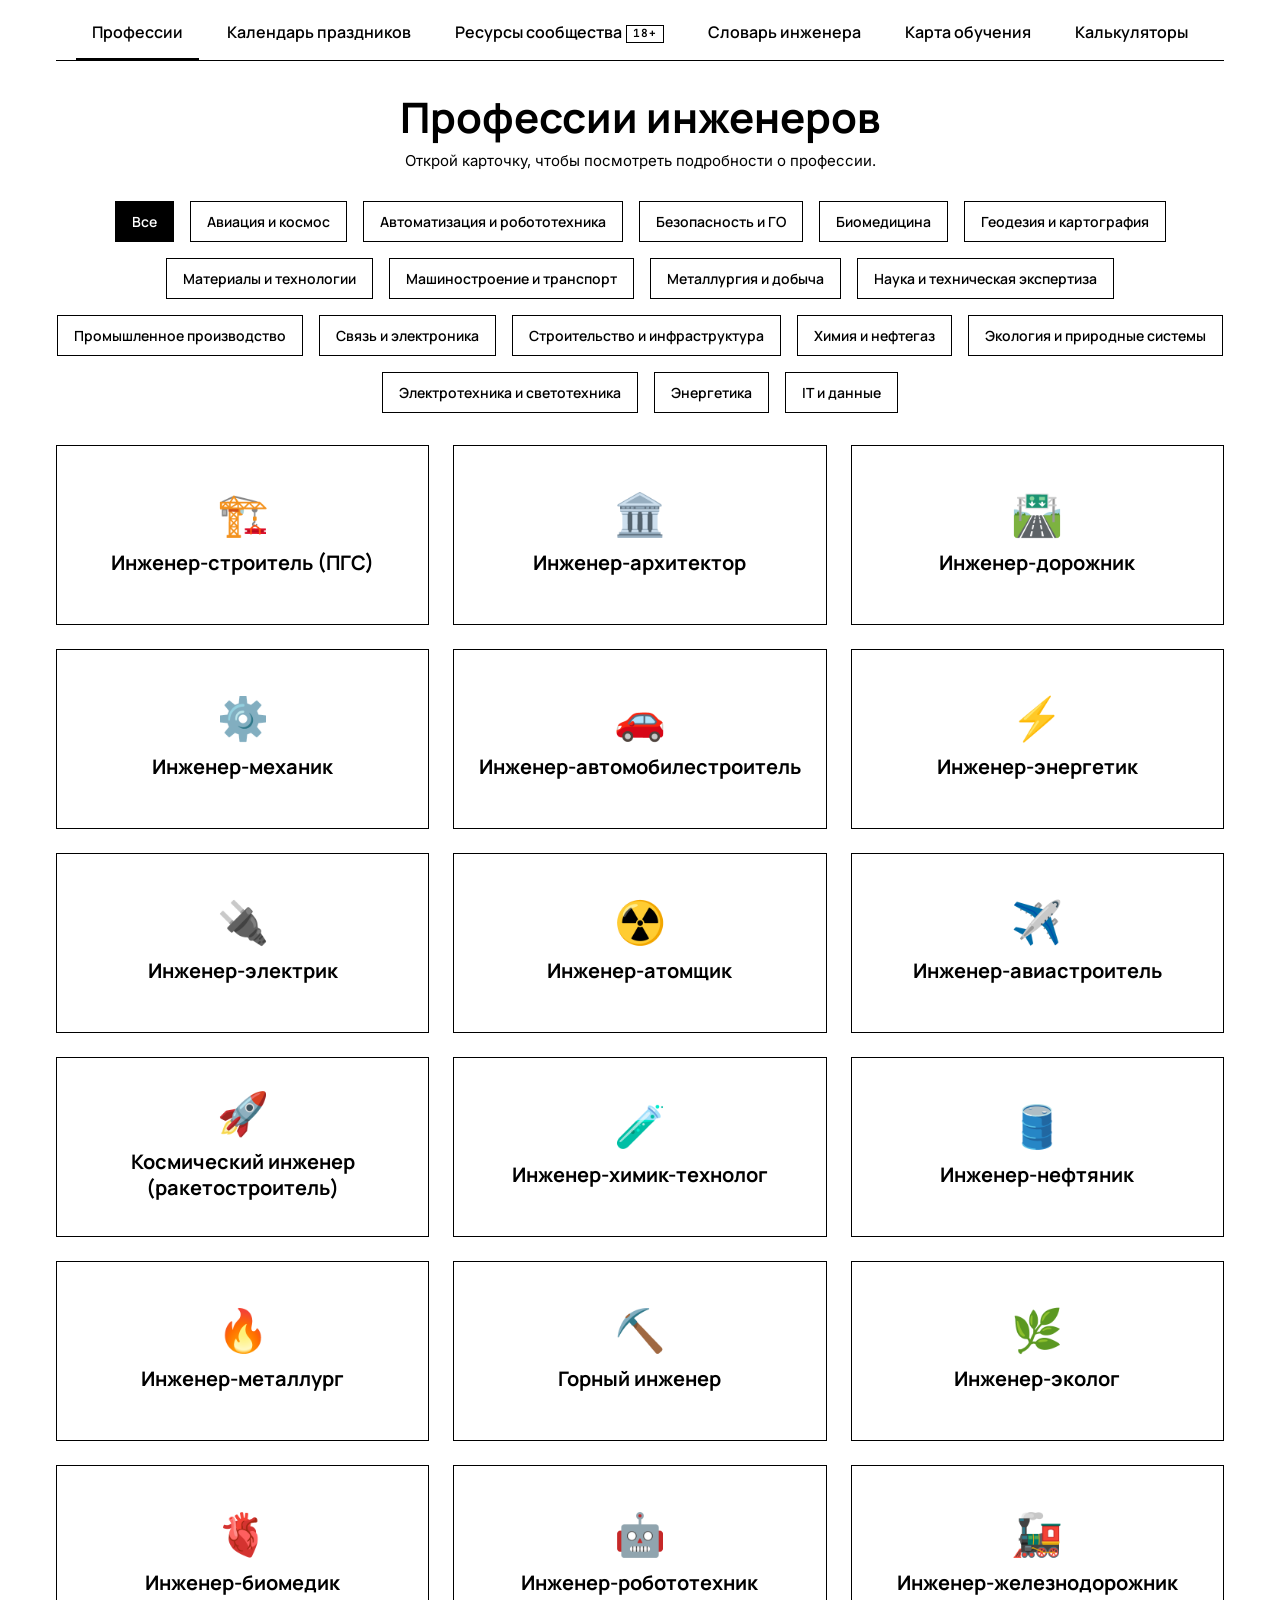
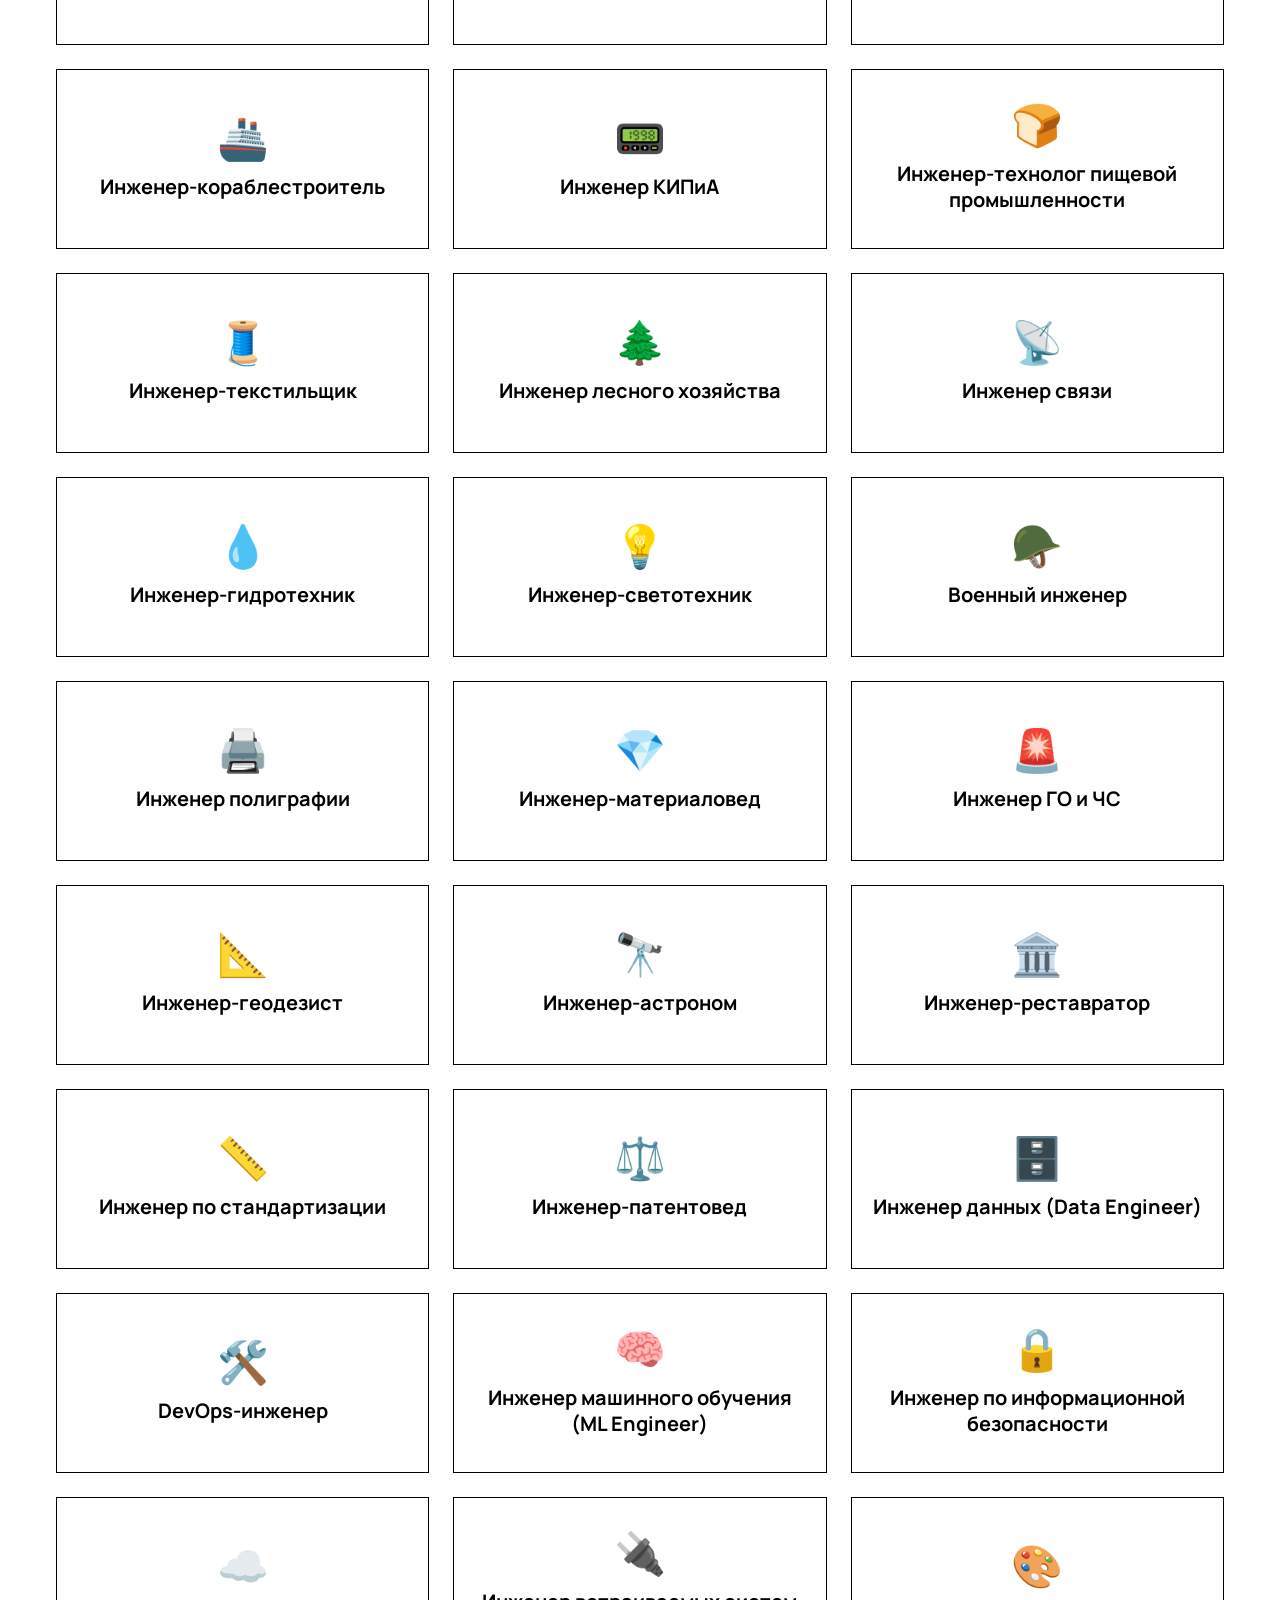
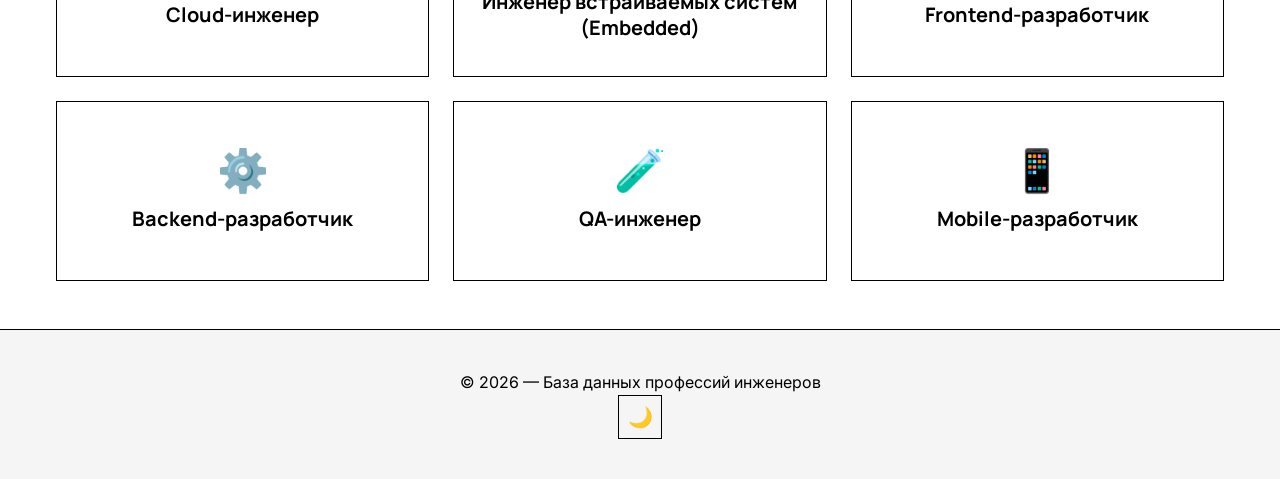
==== commit a60f1095: "Style fix" ====
--- a/index.html
+++ b/index.html
@@ -11,10 +11,10 @@
 <div class="eng-calendar-root">
   <nav class="eng-tabs" aria-label="Основная навигация">
     <a href="index.html" class="eng-tab active">Профессии</a>
-    <a href="calendar.html" class="eng-tab">Календарь</a>
-    <a href="resources.html" class="eng-tab">Ресурсы</a>
-    <a href="dictionary.html" class="eng-tab">Словарь</a>
-    <a href="map.html" class="eng-tab">Карта</a>
+    <a href="calendar.html" class="eng-tab">Календарь праздников</a>
+    <a href="resources.html" class="eng-tab">Ресурсы сообщества<span class="age-badge">18+</span></a>
+    <a href="dictionary.html" class="eng-tab">Словарь инженера</a>
+    <a href="map.html" class="eng-tab">Карта обучения</a>
     <a href="calculator.html" class="eng-tab">Калькуляторы</a>
   </nav>
 
--- a/style.css
+++ b/style.css
@@ -1082,3 +1082,41 @@
   .pros-cons { grid-template-columns: 1fr; gap: 0; }
   .pros-cons > div + div { border-left: 0; border-top: 1px solid var(--border); padding: 24px 0 0; margin-top: 24px; }
 }
+
+
+/* ===== Единый визуальный слой страниц в стиле календаря ===== */
+.site-page {
+  max-width: 1400px;
+  margin: 0 auto;
+  padding: 28px 20px 50px;
+}
+.site-page > .page-header { margin-bottom: 22px; }
+.site-page .eng-filters { margin: 20px 0 18px; }
+.site-page .eng-grid { align-items: stretch; }
+.site-page .eng-card {
+  min-width: 0;
+  border: 1px solid rgba(127,127,127,.22);
+  border-radius: 18px;
+  background: var(--card-bg, #fff);
+  box-shadow: 0 5px 20px rgba(0,0,0,.05);
+  overflow-wrap: anywhere;
+}
+.site-page .eng-card--link { text-decoration: none; color: inherit; }
+.resource-filter-row { display:flex; gap:12px; align-items:stretch; flex-wrap:wrap; }
+.resource-buttons { display:flex; gap:8px; flex-wrap:wrap; flex:1 1 600px; }
+.resource-search {
+  flex: 1 1 260px; min-width:220px; box-sizing:border-box;
+  padding:12px 14px; border:1px solid rgba(127,127,127,.28); border-radius:12px;
+  background:var(--card-bg,#fff); color:inherit; font:inherit; outline:none;
+}
+.resource-search:focus { border-color:currentColor; }
+.resource-card { display:flex; flex-direction:column; align-items:flex-start; text-align:left; min-height:190px; padding:22px; }
+.resource-card .eng-title { margin-top:8px; margin-bottom:10px; }
+.resource-card .eng-desc { flex:1; line-height:1.5; }
+.resource-type { font-size:12px; text-transform:uppercase; letter-spacing:.06em; opacity:.58; font-weight:700; }
+.eng-resource-link { margin-top:14px; font-size:13px; font-weight:700; }
+@media(max-width:800px){
+  .site-page{padding-left:14px;padding-right:14px}
+  .resource-filter-row{flex-direction:column}
+  .resource-search{min-width:0;width:100%}
+}
